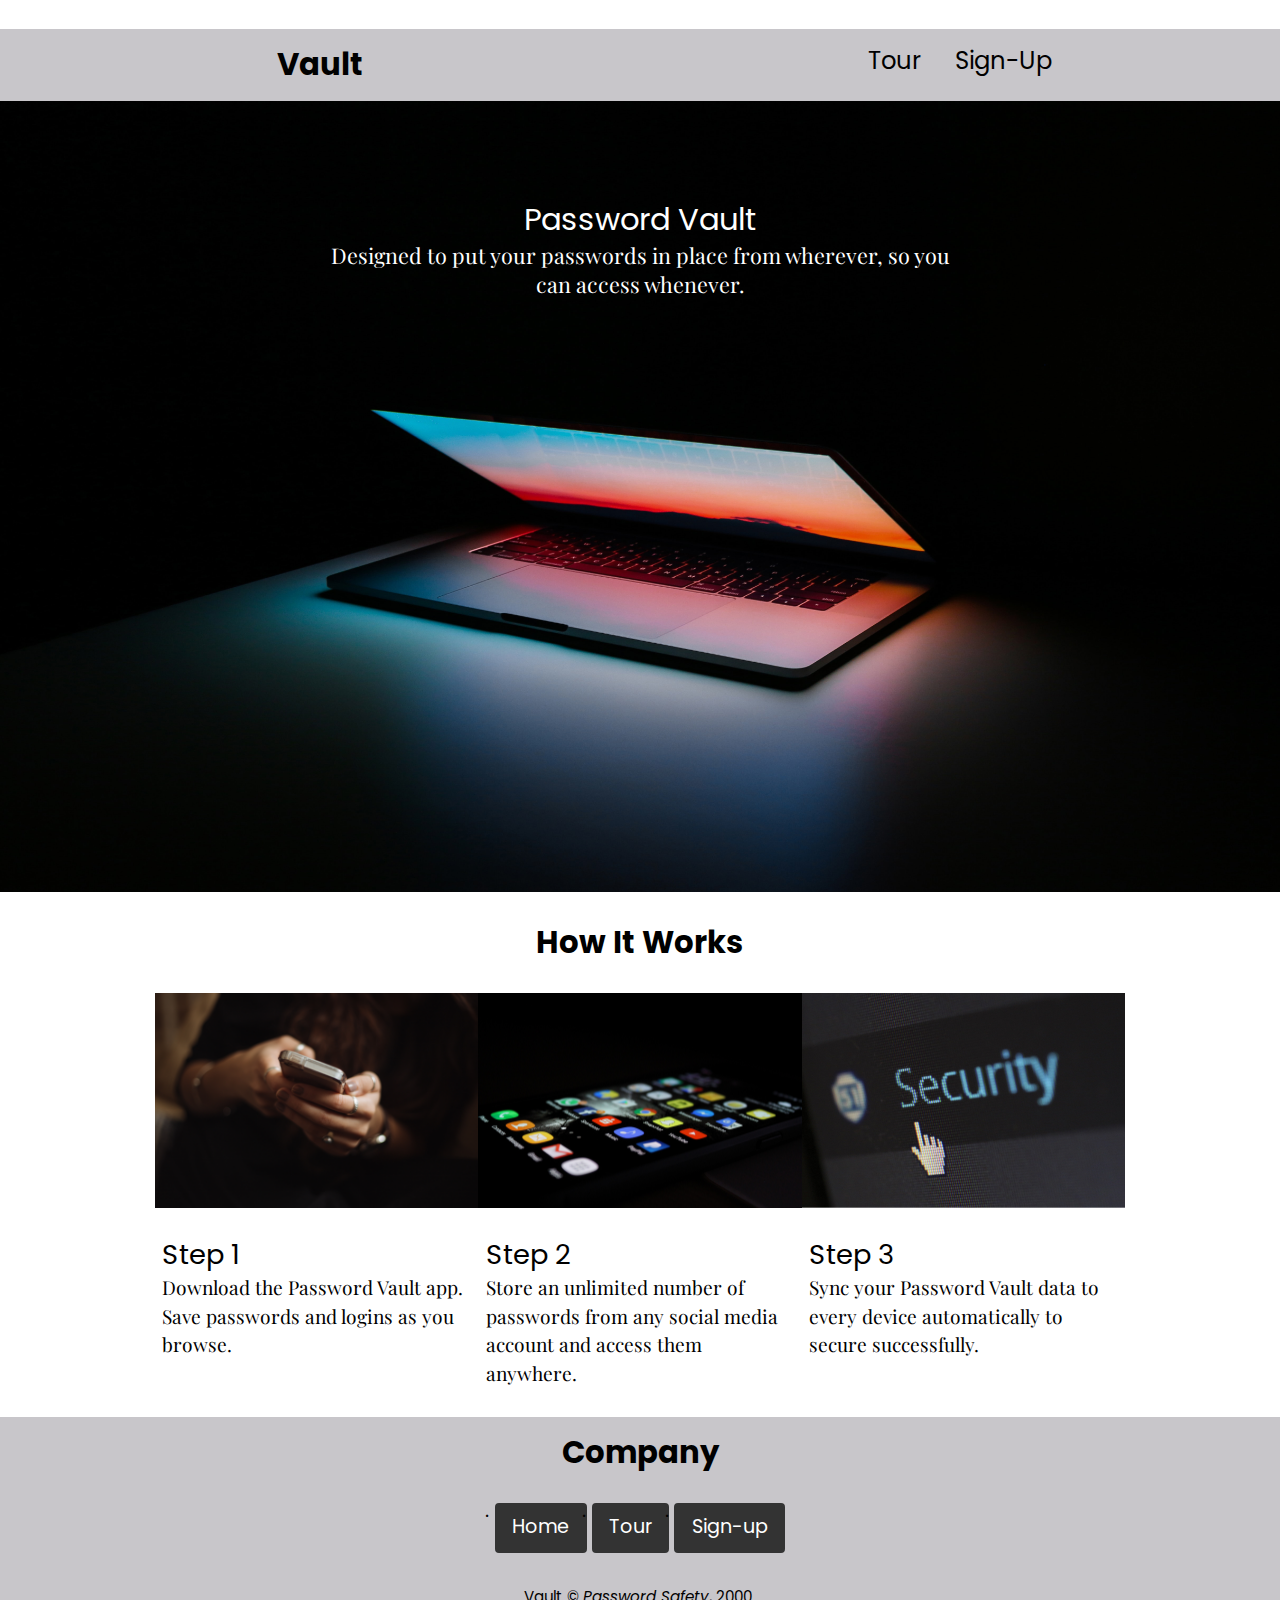
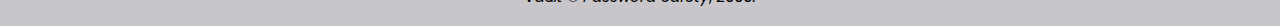
==== index.html @ 399cfb1e "Update html files" ====
<!DOCTYPE html>
<html lang="en-ca">
<head>
  <meta charset="utf-8">
  <title>SAAS Website</title>
  <meta name="viewport" content="width=device-width,initial-scale=1">
  <link href="css/modules.css" rel="stylesheet">
  <link href="css/grid.css" rel="stylesheet">
  <link href="css/type.css" rel="stylesheet">
  <link href="css/main.css" rel="stylesheet">
  <link href="https://fonts.googleapis.com/css2?family=Playfair+Display&family=Poppins:wght@300;700&display=swap" rel="stylesheet">
</head>
<body>
  <ul class="skip-links">
    <li><a href="#main">Jump to main content</a></li>
    <li><a href="#nav">Jump to navigation</a></li>
  </ul>
  <header role="banner" class="head text-center">
    <div class="grid">
      <div class="unit xs-1 s-1 m-1-2 l-1-2">
        <h1 class="peta push-0 pad-t-1-2 pad-b-1-2 gutter"><a class="name" href="index.html">Vault</a></h1>
      </div>
      <div class="unit xs-1 s-1 m-1-2 l-1-2 grid-middle">
        <nav role="navigation" id="nav" tabindex="0">
          <ol class="giga push-0 list-group-inline">
            <li class="gutter-1-2 pad-t-1-2 pad-b-1-2"><a href="tour.html">Tour</a></li>
            <li class="gutter-1-2 pad-t-1-2 pad-b-1-2"><a href="sign-up.html">Sign-Up</a></li>
          </ol>
        </nav>
      </div>
    </div>
  </header>

  <main role="main" id="main" tabindex="0">
    <section class="designed push">
      <div class="embed embed-golden">
        <img class="embed-item" src="images/laptop.jpg" alt="">
      </div>
      <div class="designed-content pad-t-2 pad-b-2">
        <div class="banner-content text-center max-length wrapper">
          <h2 class="not-bold push-0 ">Password Vault</h2>
          <p class="mega push-0 max-length">Designed to put your passwords in place from wherever, so you can access whenever.</p>
        </div>
      </div>
    </section>
    <section class="wrapper gutter-1-2">
      <h2 class="text-center push">How It Works</h2>
      <div>
        <ul class="grid list-group">
          <li class="unit xs-1 s-1 m-1-2 l-1-3">
            <img class="img-flex push" src="images/hold-phone.jpg" alt="">
            <div class="gutter-1-4">
              <h3 class="tera push-0 not-bold">Step 1</h3>
              <p>Download the Password Vault app. Save passwords and logins as you browse.</p>
            </div>
          </li>
          <li class="unit xs-1 s-1 m-1-2 l-1-3">
            <img class="img-flex push" src="images/socials.jpg" alt="">
            <div class="gutter-1-4">
              <h3 class="tera push-0 not-bold">Step 2</h3>
              <p>Store an unlimited number of passwords from any social media account and access them anywhere.</p>
            </div>
          </li>
          <li class="unit xs-1 s-1 m-1-2 l-1-3">
            <img class="img-flex push" src="images/secure.jpg" alt="">
            <div class="gutter-1-4">
              <h3 class="tera push-0 not-bold">Step 3</h3>
              <p>Sync your Password Vault data to every device automatically to secure successfully.</p>
            </div>
          </li>
        </ul>
      </div>
    </section>
  </main>

  <footer class="footer pad-t-1-2 pad-b-1-2" role="contentinfo" tabindex="0">
    <nav class="links">
      <h2 class="text-center">Company</h2>
      <ul class="text-center">
        <li><a class="btn" href="index.html">Home</a></li>
        <li><a class="btn" href="tour.html">Tour</a></li>
        <li><a class="btn" href="sign-up.html">Sign-up</a></li>
      </ul>
    </nav>
    <div class="wrapper gutter-1-2 text-center">
      <small class="push-0 micro">Vault © <i>Password Safety</i>, 2000.</small>
    </div>
  </footer>
</body>
</html>
---- css/modules.css ----
/*
 * Modulifier || Code released under the UNLICENSE
 * Code under other copyrights & licenses listed below.
 * https://modulifier.web-dev.tools/#responsive;images;list-group;embed;media-object;icons;hidden;positioning;nice-lists;forms;buttons;accessibility;print
 */

@-moz-viewport { width: device-width; scale: 1; }
@-ms-viewport { width: device-width; scale: 1; }
@-o-viewport { width: device-width; scale: 1; }
@-webkit-viewport { width: device-width; scale: 1; }
@viewport { width: device-width; scale: 1; }

html {
  box-sizing: border-box;
  -moz-text-size-adjust: 100%;
  -ms-text-size-adjust: 100%;
  -webkit-text-size-adjust: 100%;
  text-size-adjust: 100%;
}

*, *::before, *::after {
  box-sizing: inherit;
}

body {
  margin: 0;
}

article,
aside,
details,
figcaption,
figure,
footer,
header,
main,
menu,
nav,
section,
summary {
  display: block;
}

audio,
canvas,
progress,
video {
  display: inline-block;
  vertical-align: baseline;
}

template {
  display: none;
}

details {
  cursor: pointer;
}

audio:not([controls]) {
  display: none;
  height: 0;
}

a,
area,
button,
input,
label,
select,
textarea,
[tabindex] {
  -ms-touch-action: manipulation;
  touch-action: manipulation;
}

img {
  border: 0;
}

.img-flex,
.img-flex img {
  display: block;
  width: 100%;
}

svg {
  fill: currentColor;
}

svg:not(:root) {
  overflow: hidden;
}

svg.img-flex {
  width: 100%;
  height: 100%;
}

.image-replacement, .ir {
  overflow: hidden;
  direction: ltr;
  text-align: left;
  text-indent: 100%;
  white-space: nowrap;
}

.list-group, .list-group-inline, .list-group--inline {
  padding-left: 0;
  list-style-type: none;
}

.list-group > dd {
  margin-left: 0;
}

.list-group-inline::before,
.list-group-inline::after,
.list-group--inline::before,
.list-group--inline::after {
  content: "";
  display: table;
}

.list-group-inline::after,
.list-group--inline::after {
  clear: both;
}

.list-group-inline > li,
.list-group--inline > li {
  display: inline-block;
}

.list-group-inline > dt,
.list-group--inline > dt {
  clear: left;
  float: left;
  width: 11em;
}

.list-group-inline > dd,
.list-group--inline > dd {
  float: left;
  min-width: 12em;
}

.embed {
  margin-left: 0;
  margin-right: 0;
  overflow: hidden;
  position: relative;
  width: 100%;
}

.embed-1by1, .embed--1by1 {
  padding-top: 100%; /* Square */
}

.embed-4by3, .embed--4by3 {
  padding-top: 75%; /* Traditional TV/computer screens */
}

.embed-iso216, .embed--iso216 {
  padding-top: 70.92%; /* A-standard paper sizes */
}

.embed-3by2, .embed--3by2 {
  padding-top: 66.6%; /* Classic 35 mm film & most digital photos, landscape */
}

.embed-2by3, .embed--2by3 {
  padding-top: 150%; /* Classic 35 mm film & most digital photos, portrait */
}

.embed-golden, .embed--golden {
  padding-top: 61.8%; /* The Golden Ratio */
}

.embed-16by9, .embed--16by9 {
  padding-top: 56.25%; /* HD TV */
}

.embed-185by100, .embed--185by100 {
  padding-top: 54.05%; /* Common widescreen cinema */
}

.embed-24by10, .embed--24by10 {
  padding-top: 41.667%; /* Widescreen cinema: 2.4:1 */
}

.embed-3by1, .embed--3by1 {
  padding-top: 33.3333%; /* Panorama photos */
}

.embed-4by1, .embed--4by1 {
  padding-top: 25%; /* Polyvision */
}

.embed-5by1, .embed--5by1 {
  padding-top: 20%; /* Really wide... */
}

.embed-item, .embed__item {
  min-height: 100%;
  left: 0;
  position: absolute;
  top: 0;
  width: 100%;
}

.media {
  overflow: hidden;
}

.media-img, .media__img {
  float: left;
}

.media-img-reversed, .media__img--reversed {
  float: right;
}

.media-img-stacked, .media__img--stacked {
  float: none;
}

.media-body, .media__body {
  overflow: hidden;
  min-width: 12em; /* Slightly less than 200px, responsiveness built in */
}

.icon {
  display: inline-block;
  position: relative;
  background: transparent none no-repeat center center;
  background-size: contain;
  vertical-align: middle;
}

.i-16, .i--16 {
  height: 16px;
  width: 16px;
}

.i-18, .i--18 {
  height: 18px;
  width: 18px;
}

.i-20, .i--20 {
  height: 20px;
  width: 20px;
}

.i-24, .i--24 {
  height: 24px;
  width: 24px;
}

.i-32, .i--32 {
  height: 32px;
  width: 32px;
}

.i-48, .i--48 {
  height: 48px;
  width: 48px;
}

.i-64, .i--64 {
  height: 64px;
  width: 64px;
}

.i-96, .i--96 {
  height: 96px;
  width: 96px;
}

.i-128, .i--128 {
  height: 128px;
  width: 128px;
}

.i-192, .i--192 {
  height: 192px;
  width: 192px;
}

.i-256, .i--256 {
  height: 256px;
  width: 256px;
}

.icon img,
.icon svg {
  left: 0;
  height: 100%;
  position: absolute;
  top: 0;
  width: 100%;
  fill: currentColor;
}

.icon-label {
  vertical-align: middle;
}

.icon-link,
.icon-link:focus,
.icon-link:hover {
  text-decoration: none;
}

[hidden], .hidden {
  /* stylelint-disable declaration-no-important */
  display: none !important;
  visibility: hidden !important;
  /* stylelint-enable */
}

.visually-hidden {
  height: 1px;
  margin: -1px;
  overflow: hidden;
  padding: 0;
  position: absolute;
  width: 1px;
  border: 0;
  clip: rect(0 0 0 0);
  clip-path: inset(50%);
}

.visually-hidden.focusable:active, .visually-hidden.focusable:focus {
  height: auto;
  margin: 0;
  overflow: visible;
  position: static;
  width: auto;
  clip: auto;
  clip-path: none;
}

.invisible {
  visibility: hidden;
}

.chop,
.crop {
  overflow: hidden;
}

.truncate {
  max-width: 100%;
  overflow: hidden;
  width: 100%;
  text-overflow: ellipsis;
  white-space: nowrap;
}

.scrollable {
  max-width: 100%;
  overflow-x: auto;
  overflow-y: hidden;
  -webkit-overflow-scrolling: touch;
}

.flex-row {
  display: -webkit-flex;
  display: -ms-flexbox;
  display: flex;
}

.flex-justify {
  -webkit-justify-content: space-between;
  -ms-flex-pack: space-between;
  justify-content: space-between;
}

.flex-align-center {
  -webkit-align-items: center;
  -ms-flex-align: center;
  align-items: center;
}

.center-text,
.center-flow {
  text-align: center;
}

.center-block {
  margin-left: auto;
  margin-right: auto;
}

.no-auto-margins,
.not-centered {
  /* stylelint-disable declaration-no-important */
  margin-left: 0 !important;
  margin-right: 0 !important;
  /* stylelint-enable */
}

.center-content,
.center-content-vertical,
.center-contents,
.center-contents-vertical {
  display: -webkit-flex;
  display: -ms-flexbox;
  display: flex;
  -webkit-justify-content: center;
  -ms-flex-pack: center;
  justify-content: center;
  -webkit-align-items: center;
  -ms-flex-align: center;
  align-items: center;
  -webkit-align-content: center;
  -ms-flex-line-pack: center;
  align-content: center;
  -webkit-flex-direction: column wrap;
  -ms-flex-direction: column wrap;
  flex-flow: column wrap;
}

.center-content-start,
.center-content-vertical-start,
.center-contents-start,
.center-contents-vertical-start {
  display: -webkit-flex;
  display: -ms-flexbox;
  display: flex;
  -webkit-justify-content: center;
  -ms-flex-pack: center;
  justify-content: center;
  -webkit-flex-direction: column wrap;
  -ms-flex-direction: column wrap;
  flex-flow: column wrap;
}

.center-content-horizontal,
.center-contents-horizontal {
  display: -webkit-flex;
  display: -ms-flexbox;
  display: flex;
  -webkit-justify-content: center;
  -ms-flex-pack: center;
  justify-content: center;
  -webkit-align-items: center;
  -ms-flex-align: center;
  align-items: center;
  -webkit-align-content: center;
  -ms-flex-line-pack: center;
  align-content: center;
  -webkit-flex-direction: row wrap;
  -ms-flex-direction: row wrap;
  flex-flow: row wrap;
}

.clearfix::after {
  content: " ";
  display: block;
  clear: both;
}

.left {
  float: left;
}

.right {
  float: right;
}

.inline {
  display: inline;
}

.block {
  display: block;
}

.inline-block, .ib {
  display: inline-block;
}

.valign-top {
  vertical-align: top;
}

.valign-bottom {
  vertical-align: bottom;
}

.valign-middle {
  vertical-align: middle;
}

.fixed {
  position: fixed;
}

.relative {
  position: relative;
}

[class*="pin-"],
.absolute {
  position: absolute;
}

.static {
  position: static;
}

.zindex-1 {
  z-index: 1;
}

.zindex-2 {
  z-index: 2;
}

.zindex-3 {
  z-index: 3;
}

.zindex-1000 {
  z-index: 1000;
}

.pin-top-left,
.pin-left-top,
.pin-tl,
.pin-lt {
  top: 0;
  left: 0;
}

.pin-top-right,
.pin-right-top,
.pin-tr,
.pin-rt {
  top: 0;
  right: 0;
}

.pin-bottom-left,
.pin-left-bottom,
.pin-bl,
.pin-lb {
  bottom: 0;
  left: 0;
}

.pin-bottom-right,
.pin-right-bottom,
.pin-br,
.pin-rb {
  bottom: 0;
  right: 0;
}

.pin-top-center,
.pin-center-top,
.pin-tc,
.pin-ct {
  left: 50%;
  top: 0;
  transform: translateX(-50%);
}

.pin-bottom-center,
.pin-center-bottom,
.pin-bc,
.pin-cb {
  bottom: 0;
  left: 50%;
  transform: translateX(-50%);
}

.pin-center-left,
.pin-left-center,
.pin-cl,
.pin-lc {
  left: 0;
  top: 50%;
  transform: translateY(-50%);
}

.pin-center-right,
.pin-right-center,
.pin-cr,
.pin-rc {
  right: 0;
  top: 50%;
  transform: translateY(-50%);
}

.pin-center, .pin-c {
  left: 50%;
  top: 50%;
  transform: translate(-50%, -50%);
}

.width-quarter, .w-1-4 {
  width: 25%;
}

.width-half, .w-1-2 {
  width: 50%;
}

.width-full, .w-1 {
  width: 100%;
}

.height-quarter, .h-1-4 {
  height: 25%;
}

.height-half, .h-1-2 {
  height: 50%;
}

.height-full, .h-1 {
  height: 100%;
}

.height-win-quarter, .h-w-1-4 {
  height: 25vh;
  max-height: 46em;
}

.height-win-half, .h-w-1-2 {
  height: 50vh;
  max-height: 46em;
}

.height-win-full, .h-w-1 {
  height: 100vh;
  max-height: 46em;
}

ul {
  list-style-type: none;
}

ul > li::before {
  content: "·";
  float: left;
  margin-left: -1.6em;
  width: 1.3em;
  text-align: right;
}

ol {
  counter-reset: ol-simple-numbers;
  list-style-type: none;
}

ol > li::before {
  float: left;
  margin-left: -1.6em;
  width: 1.3em;
  counter-increment: ol-simple-numbers;
  content: counter(ol-simple-numbers);
  text-align: right;
}

.list-group > li::before,
.list-group-inline > li::before,
.list-group--inline > li::before {
  content: none;
}

/* stylelint-disable no-descending-specificity */

/*
 * (c) Nicolas Gallagher and Jonathan Neal of Normalize.css || MIT License
 *     https://necolas.github.io/normalize.css/
 */

button,
input,
optgroup,
select,
textarea {
  color: inherit;
  font: inherit;
  margin: 0;
}

button,
input {
  overflow: visible;
}

button,
select {
  text-transform: none;
}

button,
html [type="button"],
[type="reset"],
[type="submit"] {
  -webkit-appearance: button;
  cursor: pointer;
}

button[disabled],
html input[disabled] {
  cursor: default;
}

button::-moz-focus-inner,
input::-moz-focus-inner {
  border: 0;
  padding: 0;
}

[type="checkbox"],
[type="radio"] {
  opacity: 0;
  position: absolute;
  height: 1px;
  width: 1px;
}

[type="number"]::-webkit-inner-spin-button,
[type="number"]::-webkit-outer-spin-button {
  height: auto;
}

[type="search"]::-webkit-search-cancel-button,
[type="search"]::-webkit-search-decoration {
  -webkit-appearance: none;
}

fieldset {
  padding-left: 0;
  padding-right: 0;

  border: 0;
  border-top: 2px solid #666;
}

legend {
  color: inherit;
  display: table;
  max-width: 100%;
  padding: 0 .3em 0 0;
  white-space: normal;

  border: 0;

  font-weight: bold;
}

optgroup {
  font-weight: bold;
}

::-webkit-input-placeholder {
  color: inherit;
  opacity: .54;
}

::-webkit-file-upload-button {
  -webkit-appearance: button;
  font: inherit;
}

/* End Normalize.css code */

label,
.label-block {
  display: block;
  cursor: pointer;
}

[type="checkbox"] + label,
[type="radio"] + label,
.label-inline {
  display: inline-block;
}

input:not([type]),
[type="text"],
[type="number"],
[type="search"],
[type="url"],
[type="email"],
[type="password"],
[type="tel"],
[type="datetime-local"],
[type="month"],
[type="week"],
[type="date"],
[type="time"],
[type="range"],
select,
textarea {
  -moz-appearance: none;
  -webkit-appearance: none;
  appearance: none;
}

input,
textarea {
  display: block;
  width: 100%;

  background-color: #fff;
  border: 2px solid #666;
  border-radius: 0;
}

label {
  vertical-align: middle;
}

textarea {
  max-width: 100%;
  min-height: 4em;
  overflow: auto;
}

[type="color"] {
  display: inline-block;
  width: 2em;
}

select {
  display: block;
  width: 100%;

  background-image: url("data:image/svg+xml,%3Csvg xmlns='http://www.w3.org/2000/svg' width='256' height='256' viewBox='0 0 256 256'%3E%3Cpath fill='none' stroke='%23000' stroke-miterlimit='10' stroke-width='70' d='M36.3 82.1l91.9 91.8 91.5-91.8'/%3E%3C/svg%3E");
  background-repeat: no-repeat;
  background-position: calc(100% - .4em) center;
  background-size: 18px auto;
  background-color: #fff;
  border: 2px solid #666;
  border-radius: 0;
}

[type="checkbox"] + label::before {
  content: " ";
  display: inline-block;
  height: 1.8em;
  margin-right: .3em;
  position: relative;
  vertical-align: middle;
  top: -.1em;
  width: 1.8em;

  background-color: #fff;
  background-size: cover;
  border: 2px solid #666;

  line-height: inherit;
}

[type="checkbox"]:checked + label::before {
  background-image: url("data:image/svg+xml,%3Csvg xmlns='http://www.w3.org/2000/svg' width='256' height='256' viewBox='0 0 256 256'%3E%3Cpath fill='none' stroke='%23000' stroke-miterlimit='10' stroke-width='50' d='M49.9 130.1l50.8 50.7L206.1 75.2'/%3E%3C/svg%3E");
}

[type="checkbox"]:focus + label::before {
  outline: 3px solid #000;
  z-index: 1000;
}

[type="radio"] + label::before {
  content: " ";
  display: inline-block;
  height: 1.8em;
  margin-right: .3em;
  position: relative;
  vertical-align: middle;
  top: -.1em;
  width: 1.8em;

  background-color: #fff;
  background-size: cover;
  border: 2px solid #666;
  border-radius: 50%;

  line-height: inherit;
}

[type="radio"]:checked + label::before {
  background-image: url("data:image/svg+xml,%3Csvg xmlns='http://www.w3.org/2000/svg' width='256' height='256' viewBox='0 0 256 256'%3E%3Ccircle cx='128' cy='128' r='70.4'/%3E%3C/svg%3E");
}

[type="radio"]:focus + label::before,
[type="radio"] + label:focus::before {
  box-shadow: 0 0 0 3px #000;
  z-index: 1000;
}

[type="range"] {
  border: 0;
  background-color: #fff;
}

[type="range"]::-webkit-slider-runnable-track {
  height: 6px;

  -webkit-appearance: none;
  appearance: none;
  background-color: #ccc;
  border: 0;
  border-radius: 3px;
}

[type="range"]:active::-webkit-slider-runnable-track {
  background-color: #ccc;
}

[type="range"]::-moz-range-track {
  height: 6px;

  -moz-appearance: none;
  appearance: none;
  background-color: #ccc;
  border: 0;
  border-radius: 3px;
}

[type="range"]:active::-moz-range-track {
  background-color: #ccc;
}

[type="range"]::-ms-track {
  height: 6px;

  -ms-appearance: none;
  appearance: none;
  background-color: #ccc;
  border: 0;
  border-radius: 3px;
}

[type="range"]:active::-ms-track {
  background-color: #ccc;
}

[type="range"]::-webkit-slider-thumb {
  margin-top: -4px;
  height: 16px;
  width: 16px;

  -webkit-appearance: none;
  appearance: none;
  background-color: #000;
  border: none;
  border-radius: 50%;
}

[type="range"]:hover::-webkit-slider-thumb {
  background-color: #000;
}

[type="range"]:active::-webkit-slider-thumb {
  background-color: #000;
}

[type="range"]::-moz-range-thumb {
  margin-top: -4px;
  height: 16px;
  width: 16px;

  -webkit-appearance: none;
  appearance: none;
  background-color: #000;
  border: none;
  border-radius: 50%;
}

[type="range"]:hover::-moz-range-thumb {
  background-color: #000;
}

[type="range"]:active::-moz-range-thumb {
  background-color: #000;
}

[type="range"]::-ms-thumb {
  margin-top: -4px;
  height: 16px;
  width: 16px;

  -webkit-appearance: none;
  appearance: none;
  background-color: #000;
  border: none;
  border-radius: 50%;
}

[type="range"]:hover::-ms-thumb {
  background-color: #000;
}

[type="range"]:active::-ms-thumb {
  background-color: #000;
}

[type="checkbox"].hide-custom-input + label::before,
[type="checkbox"] + .hide-custom-input::before,
[type="radio"].hide-custom-input + label::before,
[type="radio"] + .hide-custom-input::before {
  content: none;
  display: none;
}

/* stylelint-enable */

.link-box {
  display: block;
  text-decoration: none;
}

/* stylelint-disable no-descending-specificity */

button,
.btn {
  cursor: pointer;
  display: inline-block;
  margin: 0;
  overflow: visible;
  padding: .375em .75em .42em;
  -webkit-appearance: none;
  -moz-appearance: none;
  appearance: none;
  background-color: #333;
  border-radius: 4px;
  border: 3px solid #333;
  color: #fff;
  font: inherit;
  text-decoration: none;
  text-transform: none;
}

button::-moz-focus-inner {
  border: 0;
  padding: 0;
}

/* stylelint-enable */

button:focus,
button:hover,
.btn:focus,
.btn:hover {
  background-color: #000;
  border-color: #000;
  color: #fff;
}

button[disabled] {
  cursor: default;
}

.btn-light, .btn--light {
  background-color: #e2e2e2;
  border-color: #e2e2e2;
  color: #000;
}

.btn-light:focus,
.btn-light:hover,
.btn--light:focus,
.btn--light:hover {
  background-color: #666;
  border-color: #666;
  color: #fff;
}

.btn-ghost,
.btn--ghost {
  background-color: transparent;
  border-color: #333;
  color: #000;
}

.btn-ghost:focus,
.btn-ghost:hover,
.btn--ghost:focus,
.btn--ghost:hover {
  background-color: #e2e2e2;
  border-color: #000;
  color: #000;
}

.btn-link {
  display: inline;
  padding: 0;
  background-color: transparent;
  border-radius: 0;
  border: 0;
  color: inherit;
}

.btn-link:focus,
.btn-link:hover {
  background-color: transparent;
  color: inherit;
}

a:hover, a:active {
  outline: none;
}

a:focus,
[tabindex="0"]:focus,
details:focus,
summary:focus,
input:focus,
textarea:focus,
button:focus,
select:focus {
  outline: 3px solid #000;
  outline-offset: 0;
}

a:focus, [tabindex="0"]:focus {
  outline-offset: 3px;
}

.skip-links {
  margin: 0;
  padding: 0;
  list-style-type: none;
}

.skip-links > li::before {
  content: none; /* Remove the bullets if nice lists is selected */
}

.skip-links a,
.skip-links button {
  padding: .5em .75em;
  position: absolute;
  top: -10em;
  z-index: 10000; /* To make sure they're always on top */
  background-color: #000;
  border: 0;
  color: #fff;
  font-size: 1.125rem;
  font-weight: bold;
  text-decoration: none;
}

.skip-links a:focus,
.skip-links button:focus {
  outline-offset: 3px;
  top: 0;
}

[aria-busy="true"] {
  cursor: progress;
}

[aria-controls] {
  cursor: pointer;
}

[aria-disabled] {
  cursor: default;
}

.print-only {
  display: none;
  visibility: hidden;
}

.page-break-before {
  page-break-before: always;
}

.page-break-after {
  page-break-after: always;
}

.no-page-break-inside {
  page-break-inside: avoid;
}

@media print {

  /* stylelint-disable declaration-no-important */

  .no-print {
    display: none !important;
    visibility: hidden !important;
  }

  .print-only,
  .force-print {
    display: block !important;
    visibility: visible !important;
  }

  /* stylelint-enable */

  .visually-hidden.force-print {
    height: auto;
    margin: 0;
    overflow: visible;
    padding: 0;
    position: static;
    width: auto;
    border: 0;
    clip: initial;
    clip-path: none;
  }

  /*
   * (c) Fabien Sa || MIT License
   *     http://bafs.github.io/Gutenberg/
   */

  table,
  blockquote,
  pre,
  code,
  figure,
  li,
  hr,
  ul,
  ol,
  a,
  tr {
    page-break-inside: avoid;
  }

  h1, h2, h3, h4, h5, h6, p, a {
    orphans: 3;
    widows: 3;
  }

  h1,
  h2,
  h3,
  h4,
  h5,
  h6 {
    page-break-after: avoid;
    page-break-inside: avoid;
  }

  h1 + p,
  h2 + p,
  h3 + p,
  h4 + p,
  h5 + p,
  h6 + p {
    page-break-before: avoid;
  }

  img {
    page-break-after: auto;
    page-break-before: auto;
    page-break-inside: avoid;
  }

  /* stylelint-disable declaration-no-important */

  pre {
    white-space: pre-wrap !important;
    word-wrap: break-word;
  }

  /* stylelint-enable */

  /* End Gutenberg code */

  /*
   * (c) HTML5 Boilerplate || MIT License
   *     https://html5boilerplate.com/
   */

  /* stylelint-disable declaration-no-important */

  *, *::before, *::after, *::first-letter, *::first-line {
    background: none transparent !important;
    color: #000 !important;
    box-shadow: none !important;
    text-shadow: none !important;
  }

  /* stylelint-enable */

  a, a:visited {
    text-decoration: underline;
  }

  a[href]::after {
    content: " (" attr(href) ")";
  }

  abbr[title]::after {
    content: " (" attr(title) ")";
  }

  a[href^="#"]::after,
  a[href^="javascript:"]::after,
  a.no-print-href::after,
  a.href-no-print::after {
    content: "";
  }

  thead {
    display: table-header-group;
  }

  /* End HTML5 Boilerplate code */

}
---- css/grid.css ----
/*
  Gridifier || Code released under the UNLICENSE
  https://gridifier.web-dev.tools/#xs,4,0,1,1;s,4,25,1,1;m,4,38,1,1;l,4,60,1,1
*/

.grid {
  margin: 0;
  padding: 0;
  letter-spacing: -.31em;
  text-rendering: optimizeSpeed;
  display: -webkit-flex;
  display: -ms-flexbox;
  display: flex;
  -webkit-flex-flow: row wrap;
  -ms-flex-flow: row wrap;
  flex-flow: row wrap;
}

.grid-bottom {
  -webkit-align-items: flex-end;
  -ms-align-items: flex-end;
  align-items: flex-end;
}

.grid-middle {
  -webkit-align-items: center;
  -ms-align-items: center;
  align-items: center;
}

.grid-stretch {
  -webkit-align-items: stretch;
  -ms-align-items: stretch;
  align-items: stretch;
}

.opera-only :-o-prefocus,
.grid {
  word-spacing: -.43em;
}

.unit {
  letter-spacing: normal;
  text-rendering: auto;
  vertical-align: top;
  word-spacing: normal;
  display: inline-block;
  visibility: visible;
}

.grid-bottom .unit {
  vertical-align: bottom;
}

.grid-middle .unit {
  vertical-align: middle;
}

[class*="unit-push-"],
[class*="unit-pull-"] {
  position: relative;
}

.unit-content-distribute {
  display: -ms-flexbox;
  display: -webkit-flex;
  display: flex;
  -ms-flex-direction: column;
  -webkit-flex-direction: column;
  flex-direction: column;
  -ms-flex-pack: justify;
  -webkit-justify-content: space-between;
  justify-content: space-between;
}

.unit-content-center,
.unit-content-center-vertical {
  display: -webkit-flex;
  display: -ms-flexbox;
  display: flex;
  -webkit-justify-content: center;
  -ms-flex-pack: center;
  justify-content: center;
  -webkit-align-items: center;
  -ms-flex-align: center;
  align-items: center;
  -webkit-align-content: center;
  -ms-flex-line-pack: center;
  align-content: center;
  -webkit-flex-direction: column wrap;
  -ms-flex-direction: column wrap;
  flex-flow: column wrap;
}

.unit-content-center-horizontal {
  display: -webkit-flex;
  display: -ms-flexbox;
  display: flex;
  -webkit-justify-content: center;
  -ms-flex-pack: center;
  justify-content: center;
  -webkit-align-items: center;
  -ms-flex-align: center;
  align-items: center;
  -webkit-align-content: center;
  -ms-flex-line-pack: center;
  align-content: center;
  -webkit-flex-direction: row wrap;
  -ms-flex-direction: row wrap;
  flex-flow: row wrap;
}

.content-fill,
.content-stretch {
  -ms-flex-grow: 2;
  -webkit-flex-grow: 2;
  flex-grow: 2;
  max-width: 100%; /* @bugfix: IE 10, 11 */
}

.content-shrink {
  -ms-align-self: center;
  -webkit-align-self: center;
  align-self: center;
}

.unit-xs-hidden,
.xs-0 {
  display: none;
  visibility: hidden;
}

.unit-xs-centered {
  margin: 0 auto;
}

.unit-xs-1,
.xs-1 {
  display: block;
  visibility: visible;
  width: 100%;
}

.unit-offset-xs-0 {
  margin-left: 0;
}

.unit-push-xs-0,
.unit-pull-xs-0 {
  left: 0;
}

.unit-xs-1-2,
.xs-1-2 {
  width: 50%;
}

.unit-offset-xs-1-2 {
  margin-left: 50%;
}

.unit-push-xs-1-2 {
  left: 50%;
}

.unit-pull-xs-1-2 {
  left: -50%;
}

.unit-xs-1-3,
.xs-1-3 {
  width: 33.3333%;
}

.unit-offset-xs-1-3 {
  margin-left: 33.3333%;
}

.unit-push-xs-1-3 {
  left: 33.3333%;
}

.unit-pull-xs-1-3 {
  left: -33.3333%;
}

.unit-xs-2-3,
.xs-2-3 {
  width: 66.6667%;
}

.unit-offset-xs-2-3 {
  margin-left: 66.6667%;
}

.unit-push-xs-2-3 {
  left: 66.6667%;
}

.unit-pull-xs-2-3 {
  left: -66.6667%;
}

.unit-xs-1-4,
.xs-1-4 {
  width: 25%;
}

.unit-offset-xs-1-4 {
  margin-left: 25%;
}

.unit-push-xs-1-4 {
  left: 25%;
}

.unit-pull-xs-1-4 {
  left: -25%;
}

.unit-xs-3-4,
.xs-3-4 {
  width: 75%;
}

.unit-offset-xs-3-4 {
  margin-left: 75%;
}

.unit-push-xs-3-4 {
  left: 75%;
}

.unit-pull-xs-3-4 {
  left: -75%;
}

.unit-xs-1-2,
.xs-1-2,
.unit-xs-1-3,
.xs-1-3,
.unit-xs-2-3,
.xs-2-3,
.unit-xs-1-4,
.xs-1-4,
.unit-xs-3-4,
.xs-3-4 {
  display: inline-block;
  visibility: visible;
}

.unit-xs-1-2[class*="-content-"],
.xs-1-2[class*="-content-"],
.unit-xs-1-3[class*="-content-"],
.xs-1-3[class*="-content-"],
.unit-xs-2-3[class*="-content-"],
.xs-2-3[class*="-content-"],
.unit-xs-1-4[class*="-content-"],
.xs-1-4[class*="-content-"],
.unit-xs-3-4[class*="-content-"],
.xs-3-4[class*="-content-"] {
  display: -webkit-flex;
  display: -ms-flexbox;
  display: flex;
}

.unit-xs-content-distribute,
.xs-content-distribute {
  display: -ms-flexbox;
  display: -webkit-flex;
  display: flex;
  -ms-flex-direction: column;
  -webkit-flex-direction: column;
  flex-direction: column;
  -ms-flex-pack: justify;
  -webkit-justify-content: space-between;
  justify-content: space-between;
}

.unit-xs-content-center,
.unit-xs-content-center-vertical {
  display: -webkit-flex;
  display: -ms-flexbox;
  display: flex;
  -webkit-justify-content: center;
  -ms-flex-pack: center;
  justify-content: center;
  -webkit-align-items: center;
  -ms-flex-align: center;
  align-items: center;
  -webkit-align-content: center;
  -ms-flex-line-pack: center;
  align-content: center;
  -webkit-flex-direction: column wrap;
  -ms-flex-direction: column wrap;
  flex-flow: column wrap;
}

.unit-xs-content-center-horizontal {
  display: -webkit-flex;
  display: -ms-flexbox;
  display: flex;
  -webkit-justify-content: center;
  -ms-flex-pack: center;
  justify-content: center;
  -webkit-align-items: center;
  -ms-flex-align: center;
  align-items: center;
  -webkit-align-content: center;
  -ms-flex-line-pack: center;
  align-content: center;
  -webkit-flex-direction: row wrap;
  -ms-flex-direction: row wrap;
  flex-flow: row wrap;
}

.xs-content-fill,
.xs-content-stretch {
  -ms-flex-grow: 2;
  -webkit-flex-grow: 2;
  flex-grow: 2;
  max-width: 100%; /* @bugfix: IE 10, 11 */
}

.xs-content-shrink {
  -ms-align-self: center;
  -webkit-align-self: center;
  align-self: center;
}

@media only screen and (min-width: 25em) {

  .unit-s-hidden,
  .s-0 {
    display: none;
    visibility: hidden;
  }

  .unit-s-centered {
    margin: 0 auto;
  }

  .unit-s-1,
  .s-1 {
    display: block;
    visibility: visible;
    width: 100%;
  }

  .unit-offset-s-0 {
    margin-left: 0;
  }

  .unit-push-s-0,
  .unit-pull-s-0 {
    left: 0;
  }

  .unit-s-1-2,
  .s-1-2 {
    width: 50%;
  }

  .unit-offset-s-1-2 {
    margin-left: 50%;
  }

  .unit-push-s-1-2 {
    left: 50%;
  }

  .unit-pull-s-1-2 {
    left: -50%;
  }

  .unit-s-1-3,
  .s-1-3 {
    width: 33.3333%;
  }

  .unit-offset-s-1-3 {
    margin-left: 33.3333%;
  }

  .unit-push-s-1-3 {
    left: 33.3333%;
  }

  .unit-pull-s-1-3 {
    left: -33.3333%;
  }

  .unit-s-2-3,
  .s-2-3 {
    width: 66.6667%;
  }

  .unit-offset-s-2-3 {
    margin-left: 66.6667%;
  }

  .unit-push-s-2-3 {
    left: 66.6667%;
  }

  .unit-pull-s-2-3 {
    left: -66.6667%;
  }

  .unit-s-1-4,
  .s-1-4 {
    width: 25%;
  }

  .unit-offset-s-1-4 {
    margin-left: 25%;
  }

  .unit-push-s-1-4 {
    left: 25%;
  }

  .unit-pull-s-1-4 {
    left: -25%;
  }

  .unit-s-3-4,
  .s-3-4 {
    width: 75%;
  }

  .unit-offset-s-3-4 {
    margin-left: 75%;
  }

  .unit-push-s-3-4 {
    left: 75%;
  }

  .unit-pull-s-3-4 {
    left: -75%;
  }

  .unit-s-1-2,
  .s-1-2,
  .unit-s-1-3,
  .s-1-3,
  .unit-s-2-3,
  .s-2-3,
  .unit-s-1-4,
  .s-1-4,
  .unit-s-3-4,
  .s-3-4 {
    display: inline-block;
    visibility: visible;
  }

  .unit-s-1-2[class*="-content-"],
  .s-1-2[class*="-content-"],
  .unit-s-1-3[class*="-content-"],
  .s-1-3[class*="-content-"],
  .unit-s-2-3[class*="-content-"],
  .s-2-3[class*="-content-"],
  .unit-s-1-4[class*="-content-"],
  .s-1-4[class*="-content-"],
  .unit-s-3-4[class*="-content-"],
  .s-3-4[class*="-content-"] {
    display: -webkit-flex;
    display: -ms-flexbox;
    display: flex;
  }

  .unit-s-content-distribute,
  .s-content-distribute {
    display: -ms-flexbox;
    display: -webkit-flex;
    display: flex;
    -ms-flex-direction: column;
    -webkit-flex-direction: column;
    flex-direction: column;
    -ms-flex-pack: justify;
    -webkit-justify-content: space-between;
    justify-content: space-between;
  }

  .unit-s-content-center,
  .unit-s-content-center-vertical {
    display: -webkit-flex;
    display: -ms-flexbox;
    display: flex;
    -webkit-justify-content: center;
    -ms-flex-pack: center;
    justify-content: center;
    -webkit-align-items: center;
    -ms-flex-align: center;
    align-items: center;
    -webkit-align-content: center;
    -ms-flex-line-pack: center;
    align-content: center;
    -webkit-flex-direction: column wrap;
    -ms-flex-direction: column wrap;
    flex-flow: column wrap;
  }

  .unit-s-content-center-horizontal {
    display: -webkit-flex;
    display: -ms-flexbox;
    display: flex;
    -webkit-justify-content: center;
    -ms-flex-pack: center;
    justify-content: center;
    -webkit-align-items: center;
    -ms-flex-align: center;
    align-items: center;
    -webkit-align-content: center;
    -ms-flex-line-pack: center;
    align-content: center;
    -webkit-flex-direction: row wrap;
    -ms-flex-direction: row wrap;
    flex-flow: row wrap;
  }

  .s-content-fill,
  .s-content-stretch {
    -ms-flex-grow: 2;
    -webkit-flex-grow: 2;
    flex-grow: 2;
    max-width: 100%; /* @bugfix: IE 10, 11 */
  }

  .s-content-shrink {
    -ms-align-self: center;
    -webkit-align-self: center;
    align-self: center;
  }

}

@media only screen and (min-width: 38em) {

  .unit-m-hidden,
  .m-0 {
    display: none;
    visibility: hidden;
  }

  .unit-m-centered {
    margin: 0 auto;
  }

  .unit-m-1,
  .m-1 {
    display: block;
    visibility: visible;
    width: 100%;
  }

  .unit-offset-m-0 {
    margin-left: 0;
  }

  .unit-push-m-0,
  .unit-pull-m-0 {
    left: 0;
  }

  .unit-m-1-2,
  .m-1-2 {
    width: 50%;
  }

  .unit-offset-m-1-2 {
    margin-left: 50%;
  }

  .unit-push-m-1-2 {
    left: 50%;
  }

  .unit-pull-m-1-2 {
    left: -50%;
  }

  .unit-m-1-3,
  .m-1-3 {
    width: 33.3333%;
  }

  .unit-offset-m-1-3 {
    margin-left: 33.3333%;
  }

  .unit-push-m-1-3 {
    left: 33.3333%;
  }

  .unit-pull-m-1-3 {
    left: -33.3333%;
  }

  .unit-m-2-3,
  .m-2-3 {
    width: 66.6667%;
  }

  .unit-offset-m-2-3 {
    margin-left: 66.6667%;
  }

  .unit-push-m-2-3 {
    left: 66.6667%;
  }

  .unit-pull-m-2-3 {
    left: -66.6667%;
  }

  .unit-m-1-4,
  .m-1-4 {
    width: 25%;
  }

  .unit-offset-m-1-4 {
    margin-left: 25%;
  }

  .unit-push-m-1-4 {
    left: 25%;
  }

  .unit-pull-m-1-4 {
    left: -25%;
  }

  .unit-m-3-4,
  .m-3-4 {
    width: 75%;
  }

  .unit-offset-m-3-4 {
    margin-left: 75%;
  }

  .unit-push-m-3-4 {
    left: 75%;
  }

  .unit-pull-m-3-4 {
    left: -75%;
  }

  .unit-m-1-2,
  .m-1-2,
  .unit-m-1-3,
  .m-1-3,
  .unit-m-2-3,
  .m-2-3,
  .unit-m-1-4,
  .m-1-4,
  .unit-m-3-4,
  .m-3-4 {
    display: inline-block;
    visibility: visible;
  }

  .unit-m-1-2[class*="-content-"],
  .m-1-2[class*="-content-"],
  .unit-m-1-3[class*="-content-"],
  .m-1-3[class*="-content-"],
  .unit-m-2-3[class*="-content-"],
  .m-2-3[class*="-content-"],
  .unit-m-1-4[class*="-content-"],
  .m-1-4[class*="-content-"],
  .unit-m-3-4[class*="-content-"],
  .m-3-4[class*="-content-"] {
    display: -webkit-flex;
    display: -ms-flexbox;
    display: flex;
  }

  .unit-m-content-distribute,
  .m-content-distribute {
    display: -ms-flexbox;
    display: -webkit-flex;
    display: flex;
    -ms-flex-direction: column;
    -webkit-flex-direction: column;
    flex-direction: column;
    -ms-flex-pack: justify;
    -webkit-justify-content: space-between;
    justify-content: space-between;
  }

  .unit-m-content-center,
  .unit-m-content-center-vertical {
    display: -webkit-flex;
    display: -ms-flexbox;
    display: flex;
    -webkit-justify-content: center;
    -ms-flex-pack: center;
    justify-content: center;
    -webkit-align-items: center;
    -ms-flex-align: center;
    align-items: center;
    -webkit-align-content: center;
    -ms-flex-line-pack: center;
    align-content: center;
    -webkit-flex-direction: column wrap;
    -ms-flex-direction: column wrap;
    flex-flow: column wrap;
  }

  .unit-m-content-center-horizontal {
    display: -webkit-flex;
    display: -ms-flexbox;
    display: flex;
    -webkit-justify-content: center;
    -ms-flex-pack: center;
    justify-content: center;
    -webkit-align-items: center;
    -ms-flex-align: center;
    align-items: center;
    -webkit-align-content: center;
    -ms-flex-line-pack: center;
    align-content: center;
    -webkit-flex-direction: row wrap;
    -ms-flex-direction: row wrap;
    flex-flow: row wrap;
  }

  .m-content-fill,
  .m-content-stretch {
    -ms-flex-grow: 2;
    -webkit-flex-grow: 2;
    flex-grow: 2;
    max-width: 100%; /* @bugfix: IE 10, 11 */
  }

  .m-content-shrink {
    -ms-align-self: center;
    -webkit-align-self: center;
    align-self: center;
  }

}

@media only screen and (min-width: 60em) {

  .unit-l-hidden,
  .l-0 {
    display: none;
    visibility: hidden;
  }

  .unit-l-centered {
    margin: 0 auto;
  }

  .unit-l-1,
  .l-1 {
    display: block;
    visibility: visible;
    width: 100%;
  }

  .unit-offset-l-0 {
    margin-left: 0;
  }

  .unit-push-l-0,
  .unit-pull-l-0 {
    left: 0;
  }

  .unit-l-1-2,
  .l-1-2 {
    width: 50%;
  }

  .unit-offset-l-1-2 {
    margin-left: 50%;
  }

  .unit-push-l-1-2 {
    left: 50%;
  }

  .unit-pull-l-1-2 {
    left: -50%;
  }

  .unit-l-1-3,
  .l-1-3 {
    width: 33.3333%;
  }

  .unit-offset-l-1-3 {
    margin-left: 33.3333%;
  }

  .unit-push-l-1-3 {
    left: 33.3333%;
  }

  .unit-pull-l-1-3 {
    left: -33.3333%;
  }

  .unit-l-2-3,
  .l-2-3 {
    width: 66.6667%;
  }

  .unit-offset-l-2-3 {
    margin-left: 66.6667%;
  }

  .unit-push-l-2-3 {
    left: 66.6667%;
  }

  .unit-pull-l-2-3 {
    left: -66.6667%;
  }

  .unit-l-1-4,
  .l-1-4 {
    width: 25%;
  }

  .unit-offset-l-1-4 {
    margin-left: 25%;
  }

  .unit-push-l-1-4 {
    left: 25%;
  }

  .unit-pull-l-1-4 {
    left: -25%;
  }

  .unit-l-3-4,
  .l-3-4 {
    width: 75%;
  }

  .unit-offset-l-3-4 {
    margin-left: 75%;
  }

  .unit-push-l-3-4 {
    left: 75%;
  }

  .unit-pull-l-3-4 {
    left: -75%;
  }

  .unit-l-1-2,
  .l-1-2,
  .unit-l-1-3,
  .l-1-3,
  .unit-l-2-3,
  .l-2-3,
  .unit-l-1-4,
  .l-1-4,
  .unit-l-3-4,
  .l-3-4 {
    display: inline-block;
    visibility: visible;
  }

  .unit-l-1-2[class*="-content-"],
  .l-1-2[class*="-content-"],
  .unit-l-1-3[class*="-content-"],
  .l-1-3[class*="-content-"],
  .unit-l-2-3[class*="-content-"],
  .l-2-3[class*="-content-"],
  .unit-l-1-4[class*="-content-"],
  .l-1-4[class*="-content-"],
  .unit-l-3-4[class*="-content-"],
  .l-3-4[class*="-content-"] {
    display: -webkit-flex;
    display: -ms-flexbox;
    display: flex;
  }

  .unit-l-content-distribute,
  .l-content-distribute {
    display: -ms-flexbox;
    display: -webkit-flex;
    display: flex;
    -ms-flex-direction: column;
    -webkit-flex-direction: column;
    flex-direction: column;
    -ms-flex-pack: justify;
    -webkit-justify-content: space-between;
    justify-content: space-between;
  }

  .unit-l-content-center,
  .unit-l-content-center-vertical {
    display: -webkit-flex;
    display: -ms-flexbox;
    display: flex;
    -webkit-justify-content: center;
    -ms-flex-pack: center;
    justify-content: center;
    -webkit-align-items: center;
    -ms-flex-align: center;
    align-items: center;
    -webkit-align-content: center;
    -ms-flex-line-pack: center;
    align-content: center;
    -webkit-flex-direction: column wrap;
    -ms-flex-direction: column wrap;
    flex-flow: column wrap;
  }

  .unit-l-content-center-horizontal {
    display: -webkit-flex;
    display: -ms-flexbox;
    display: flex;
    -webkit-justify-content: center;
    -ms-flex-pack: center;
    justify-content: center;
    -webkit-align-items: center;
    -ms-flex-align: center;
    align-items: center;
    -webkit-align-content: center;
    -ms-flex-line-pack: center;
    align-content: center;
    -webkit-flex-direction: row wrap;
    -ms-flex-direction: row wrap;
    flex-flow: row wrap;
  }

  .l-content-fill,
  .l-content-stretch {
    -ms-flex-grow: 2;
    -webkit-flex-grow: 2;
    flex-grow: 2;
    max-width: 100%; /* @bugfix: IE 10, 11 */
  }

  .l-content-shrink {
    -ms-align-self: center;
    -webkit-align-self: center;
    align-self: center;
  }

}
---- css/type.css ----
/*
  Typografier || Code released under the UNLICENSE
  https://typografier.web-dev.tools/#0,100,1.3,1.067,0;38,110,1.4,1.125,1;60,120,1.5,1.125,1;90,130,1.5,1.125,1
*/

html {
  font-size: 100%;
  line-height: 1.3;
}

a {
  background-color: transparent;
  -webkit-text-decoration-skip: objects;
}

sub,
sup {
  font-size: .75em;
  line-height: 1px;
  position: relative;
  vertical-align: baseline;
}

sup {
  top: -.5em;
}

sub {
  bottom: -.25em;
}

pre,
code,
kbd,
samp {
  font-size: 1em;
}

abbr[title] {
  border-bottom: none;
  text-decoration: underline;
  text-decoration: underline dotted;
}

b,
strong {
  font-weight: bold;
}

dfn,
caption {
  font-style: italic;
}

hr {
  border: 0;
  border-top: 2px solid #000;
  height: 0;
}

table {
  border-collapse: collapse;
  border-spacing: 0;
  width: 100%;
  table-layout: fixed;
}

caption {
  text-align: left;
}

th,
td {
  border-bottom: 1px solid #000;
  text-align: left;
  vertical-align: top;
}

thead th {
  vertical-align: bottom;

  border-bottom-width: 2px;
}

.text-left {
  text-align: left;
}

.text-right {
  text-align: right;
}

.text-center {
  text-align: center;
}

.normal {
  font-weight: normal;
  font-style: normal;
}

.not-bold {
  font-weight: normal;
}

.not-italic {
  font-style: normal;
}

.bold {
  font-weight: bold;
}

.italic {
  font-style: italic;
}

.text-upper {
  text-transform: uppercase;
}

.text-lower {
  text-transform: lowercase;
}

.wrapper {
  margin-left: auto;
  margin-right: auto;
  max-width: 52em;
  width: 100%;
}

.wrapper-no-center {
  max-width: 52em;
  width: 100%;
}

.max-length {
  margin-left: auto;
  margin-right: auto;
  max-width: 36em;
  width: 100%;
}

.max-length-no-center {
  max-width: 36em;
  width: 100%;
}

h1,
h2,
h3,
h4,
h5,
h6,
p,
ul,
ol,
dl,
dd,
figure,
blockquote,
details,
hr,
fieldset,
pre,
table,
caption,
menu {
  margin: 0 0 1.3rem;
}

.tenamega {
  font-size: 2.0408rem;
  line-height: 2.925rem;
}

.tenakilo {
  font-size: 1.9127rem;
  line-height: 2.6rem;
}

.tena {
  font-size: 1.7926rem;
  line-height: 2.6rem;
}

.nina {
  font-size: 1.68rem;
  line-height: 2.275rem;
}

.yotta {
  font-size: 1.5745rem;
  line-height: 2.275rem;
}

.zetta {
  font-size: 1.4757rem;
  line-height: 1.95rem;
}

h1,
.exa {
  font-size: 1.383rem;
  line-height: 1.95rem;
}

h2,
.peta {
  font-size: 1.2962rem;
  line-height: 1.95rem;
}

h3,
.tera {
  font-size: 1.2148rem;
  line-height: 1.625rem;
}

h4,
.giga {
  font-size: 1.1385rem;
  line-height: 1.625rem;
}

h5,
.mega {
  font-size: 1.067rem;
  line-height: 1.625rem;
}

h6,
.kilo,
input,
textarea {
  font-size: 1rem;
  line-height: 1.3rem;
}

small,
.milli {
  font-size: .9372rem;
  line-height: 1.3rem;
}

.micro {
  font-size: .8784rem;
  line-height: 1.3rem;
}

.nano {
  font-size: .8232rem;
  line-height: 1.3rem;
}

.pico {
  font-size: .7715rem;
  line-height: 1.3rem;
}

ul {
  padding-left: 1em;
}

ol {
  padding-left: 1.6em;
}

input,
option,
select {
  height: calc(1.3rem + .1625rem + .1625rem);
}

[type="color"] {
  width: calc(1.3rem + .1625rem + .1625rem);
}

[type="checkbox"],
[type="radio"] {
  display: inline-block;
  height: auto;
}

.push {
  margin-bottom: 1.3rem;
}

.push-none,
.push-0 {
  margin-bottom: 0;
}

.push-double,
.push-2 {
  margin-bottom: 2.6rem;
}

.push-three-quarters,
.push-3-4 {
  margin-bottom: .975rem;
}

.push-half,
.push-1-2 {
  margin-bottom: .65rem;
}

.push-quarter,
.push-1-4 {
  margin-bottom: .325rem;
}

.push-eighth,
.push-1-8 {
  margin-bottom: .1625rem;
}

.push-right-eighth,
.push-r-1-8 {
  margin-right: .1625rem;
}

.push-right-quarter,
.push-r-1-4 {
  margin-right: .325rem;
}

.push-right-half,
.push-r-1-2 {
  margin-right: .65rem;
}

.push-right-three-quarters,
.push-r-3-4 {
  margin-right: .975rem;
}

.push-right,
.push-r {
  margin-right: 1.3rem;
}

.pad-top,
.pad-t {
  padding-top: 1.3rem;
}

.pad-bottom,
.pad-b {
  padding-bottom: 1.3rem;
}

.pad-top-double,
.pad-t-2 {
  padding-top: 2.6rem;
}

.pad-bottom-double,
.pad-b-2 {
  padding-bottom: 2.6rem;
}

.pad-top-three-quarters,
.pad-t-3-4 {
  padding-top: .975rem;
}

.pad-bottom-three-quarters,
.pad-b-3-4 {
  padding-bottom: .975rem;
}

.pad-top-half,
.pad-t-1-2 {
  padding-top: .65rem;
}

.pad-bottom-half,
.pad-b-1-2 {
  padding-bottom: .65rem;
}

.pad-top-quarter,
.pad-t-1-4 {
  padding-top: .325rem;
}

.pad-bottom-quarter,
.pad-b-1-4 {
  padding-bottom: .325rem;
}

.pad-top-eighth,
.pad-t-1-8 {
  padding-top: .1625rem;
}

.pad-bottom-eighth,
.pad-b-1-8 {
  padding-bottom: .1625rem;
}

.island {
  padding: 1.3rem;
}

.island-double,
.island-2 {
  padding: 2.6rem;
}

.island-three-quarters,
.island-3-4 {
  padding: .975rem;
}

.island-half,
.island-1-2 {
  padding: .65rem;
}

.island-quarter,
.island-1-4,
td,
table th {
  padding: .325rem;
}

.island-eighth,
.island-1-8,
input:not([type="checkbox"]),
input:not([type="radio"]),
textarea {
  padding: .1625rem;
}

.gutter {
  padding-left: 1.3rem;
  padding-right: 1.3rem;
}

.gutter-double,
.gutter-2 {
  padding-left: 2.6rem;
  padding-right: 2.6rem;
}

.gutter-three-quarters,
.gutter-3-4 {
  padding-left: .975rem;
  padding-right: .975rem;
}

.gutter-half,
.gutter-1-2 {
  padding-left: .65rem;
  padding-right: .65rem;
}

.gutter-quarter,
.gutter-1-4,
caption {
  padding-left: .325rem;
  padding-right: .325rem;
}

.gutter-eighth,
.gutter-1-8 {
  padding-left: .1625rem;
  padding-right: .1625rem;
}

.i-1 {
  height: 1.3rem;
  width: 1.3rem;
}

.i-3-4 {
  height: .975rem;
  width: .975rem;
}

.i-1-2 {
  height: .65rem;
  width: .65rem;
}

.i-1-4 {
  height: .325rem;
  width: .325rem;
}

.i-1-8 {
  height: .1625rem;
  width: .1625rem;
}

.i-1-1-2,
.i-3-2 {
  height: 1.95rem;
  width: 1.95rem;
}

.i-1-1-4,
.i-5-4 {
  height: 1.625rem;
  width: 1.625rem;
}

.i-1-3-4,
.i-7-4 {
  height: 2.275rem;
  width: 2.275rem;
}

.i-2 {
  height: 2.6rem;
  width: 2.6rem;
}

select {
  padding: 0 .1625rem;
}

fieldset {
  padding: .325rem 0;

  border: 0;
  border-top: 2px solid #000;
}

legend {
  padding-right: .325rem;
}

@media only screen and (min-width: 38em) {

  html {
    font-size: 110%;
    line-height: 1.4;
  }

  h1,
  h2,
  h3,
  h4,
  h5,
  h6,
  p,
  ul,
  ol,
  dl,
  dd,
  figure,
  blockquote,
  details,
  hr,
  fieldset,
  pre,
  table,
  caption,
  menu {
    margin: 0 0 1.4rem;
  }

  .tenamega {
    font-size: 3.6532rem;
    line-height: 4.9rem;
  }

  .tenakilo {
    font-size: 3.2473rem;
    line-height: 4.55rem;
  }

  .tena {
    font-size: 2.8865rem;
    line-height: 3.85rem;
  }

  .nina {
    font-size: 2.5658rem;
    line-height: 3.5rem;
  }

  .yotta {
    font-size: 2.2807rem;
    line-height: 3.15rem;
  }

  .zetta {
    font-size: 2.0273rem;
    line-height: 2.8rem;
  }

  h1,
  .exa {
    font-size: 1.802rem;
    line-height: 2.45rem;
  }

  h2,
  .peta {
    font-size: 1.6018rem;
    line-height: 2.1rem;
  }

  h3,
  .tera {
    font-size: 1.4238rem;
    line-height: 2.1rem;
  }

  h4,
  .giga {
    font-size: 1.2656rem;
    line-height: 1.75rem;
  }

  h5,
  .mega {
    font-size: 1.125rem;
    line-height: 1.75rem;
  }

  h6,
  .kilo,
  input,
  textarea {
    font-size: 1rem;
    line-height: 1.4rem;
  }

  small,
  .milli {
    font-size: .8889rem;
    line-height: 1.4rem;
  }

  .micro {
    font-size: .7901rem;
    line-height: 1.4rem;
  }

  .nano {
    font-size: .7023rem;
    line-height: 1.05rem;
  }

  .pico {
    font-size: .6243rem;
    line-height: 1.05rem;
  }

  ul,
  ol {
    padding-left: 0;
  }

  ul ul,
  ol ul {
    padding-left: 1em;
  }

  ol ol,
  ul ol {
    padding-left: 1.6em;
  }

  .hang-punc {
    float: left;
    margin-left: -1.4em;
    text-align: right;
    width: 1.3em;
  }

  table {
    margin-left: -.35rem;
    margin-right: -.35rem;
    width: calc(100% + .35rem + .35rem);
  }

  input,
  option,
  select {
    height: calc(1.4rem + .175rem + .175rem);
  }

  [type="color"] {
    width: calc(1.4rem + .175rem + .175rem);
  }

  [type="checkbox"],
  [type="radio"] {
    display: inline-block;
    height: auto;
  }

  .push {
    margin-bottom: 1.4rem;
  }

  .push-none,
  .push-0 {
    margin-bottom: 0;
  }

  .push-double,
  .push-2 {
    margin-bottom: 2.8rem;
  }

  .push-three-quarters,
  .push-3-4 {
    margin-bottom: 1.05rem;
  }

  .push-half,
  .push-1-2 {
    margin-bottom: .7rem;
  }

  .push-quarter,
  .push-1-4 {
    margin-bottom: .35rem;
  }

  .push-eighth,
  .push-1-8 {
    margin-bottom: .175rem;
  }

  .push-right-eighth,
  .push-r-1-8 {
    margin-right: .175rem;
  }

  .push-right-quarter,
  .push-r-1-4 {
    margin-right: .35rem;
  }

  .push-right-half,
  .push-r-1-2 {
    margin-right: .7rem;
  }

  .push-right-three-quarters,
  .push-r-3-4 {
    margin-right: 1.05rem;
  }

  .push-right,
  .push-r {
    margin-right: 1.4rem;
  }

  .pad-top,
  .pad-t {
    padding-top: 1.4rem;
  }

  .pad-bottom,
  .pad-b {
    padding-bottom: 1.4rem;
  }

  .pad-top-double,
  .pad-t-2 {
    padding-top: 2.8rem;
  }

  .pad-bottom-double,
  .pad-b-2 {
    padding-bottom: 2.8rem;
  }

  .pad-top-three-quarters,
  .pad-t-3-4 {
    padding-top: 1.05rem;
  }

  .pad-bottom-three-quarters,
  .pad-b-3-4 {
    padding-bottom: 1.05rem;
  }

  .pad-top-half,
  .pad-t-1-2 {
    padding-top: .7rem;
  }

  .pad-bottom-half,
  .pad-b-1-2 {
    padding-bottom: .7rem;
  }

  .pad-top-quarter,
  .pad-t-1-4 {
    padding-top: .35rem;
  }

  .pad-bottom-quarter,
  .pad-b-1-4 {
    padding-bottom: .35rem;
  }

  .pad-top-eighth,
  .pad-t-1-8 {
    padding-top: .175rem;
  }

  .pad-bottom-eighth,
  .pad-b-1-8 {
    padding-bottom: .175rem;
  }

  .island {
    padding: 1.4rem;
  }

  .island-double,
  .island-2 {
    padding: 2.8rem;
  }

  .island-three-quarters,
  .island-3-4 {
    padding: 1.05rem;
  }

  .island-half,
  .island-1-2 {
    padding: .7rem;
  }

  .island-quarter,
  .island-1-4,
  td,
  table th {
    padding: .35rem;
  }

  .island-eighth,
  .island-1-8,
  input:not([type="checkbox"]),
  input:not([type="radio"]),
  textarea {
    padding: .175rem;
  }

  .gutter {
    padding-left: 1.4rem;
    padding-right: 1.4rem;
  }

  .gutter-double,
  .gutter-2 {
    padding-left: 2.8rem;
    padding-right: 2.8rem;
  }

  .gutter-three-quarters,
  .gutter-3-4 {
    padding-left: 1.05rem;
    padding-right: 1.05rem;
  }

  .gutter-half,
  .gutter-1-2 {
    padding-left: .7rem;
    padding-right: .7rem;
  }

  .gutter-quarter,
  .gutter-1-4,
  caption {
    padding-left: .35rem;
    padding-right: .35rem;
  }

  .gutter-eighth,
  .gutter-1-8 {
    padding-left: .175rem;
    padding-right: .175rem;
  }

  .i-1 {
    height: 1.4rem;
    width: 1.4rem;
  }

  .i-3-4 {
    height: 1.05rem;
    width: 1.05rem;
  }

  .i-1-2 {
    height: .7rem;
    width: .7rem;
  }

  .i-1-4 {
    height: .35rem;
    width: .35rem;
  }

  .i-1-8 {
    height: .175rem;
    width: .175rem;
  }

  .i-1-1-2,
  .i-3-2 {
    height: 2.1rem;
    width: 2.1rem;
  }

  .i-1-1-4,
  .i-5-4 {
    height: 1.75rem;
    width: 1.75rem;
  }

  .i-1-3-4,
  .i-7-4 {
    height: 2.45rem;
    width: 2.45rem;
  }

  .i-2 {
    height: 2.8rem;
    width: 2.8rem;
  }

  select {
    padding: 0 .175rem;
  }

  fieldset {
    padding: .35rem 0;

    border: 0;
    border-top: 2px solid #000;
  }

  legend {
    padding-right: .35rem;
  }

}

@media only screen and (min-width: 60em) {

  html {
    font-size: 120%;
    line-height: 1.5;
  }

  h1,
  h2,
  h3,
  h4,
  h5,
  h6,
  p,
  ul,
  ol,
  dl,
  dd,
  figure,
  blockquote,
  details,
  hr,
  fieldset,
  pre,
  table,
  caption,
  menu {
    margin: 0 0 1.5rem;
  }

  .tenamega {
    font-size: 3.6532rem;
    line-height: 4.875rem;
  }

  .tenakilo {
    font-size: 3.2473rem;
    line-height: 4.5rem;
  }

  .tena {
    font-size: 2.8865rem;
    line-height: 4.125rem;
  }

  .nina {
    font-size: 2.5658rem;
    line-height: 3.375rem;
  }

  .yotta {
    font-size: 2.2807rem;
    line-height: 3rem;
  }

  .zetta {
    font-size: 2.0273rem;
    line-height: 3rem;
  }

  h1,
  .exa {
    font-size: 1.802rem;
    line-height: 2.625rem;
  }

  h2,
  .peta {
    font-size: 1.6018rem;
    line-height: 2.25rem;
  }

  h3,
  .tera {
    font-size: 1.4238rem;
    line-height: 1.875rem;
  }

  h4,
  .giga {
    font-size: 1.2656rem;
    line-height: 1.875rem;
  }

  h5,
  .mega {
    font-size: 1.125rem;
    line-height: 1.5rem;
  }

  h6,
  .kilo,
  input,
  textarea {
    font-size: 1rem;
    line-height: 1.5rem;
  }

  small,
  .milli {
    font-size: .8889rem;
    line-height: 1.5rem;
  }

  .micro {
    font-size: .7901rem;
    line-height: 1.5rem;
  }

  .nano {
    font-size: .7023rem;
    line-height: 1.125rem;
  }

  .pico {
    font-size: .6243rem;
    line-height: 1.125rem;
  }

  ul,
  ol {
    padding-left: 0;
  }

  ul ul,
  ol ul {
    padding-left: 1em;
  }

  ol ol,
  ul ol {
    padding-left: 1.6em;
  }

  .hang-punc {
    float: left;
    margin-left: -1.4em;
    text-align: right;
    width: 1.3em;
  }

  table {
    margin-left: -.375rem;
    margin-right: -.375rem;
    width: calc(100% + .375rem + .375rem);
  }

  input,
  option,
  select {
    height: calc(1.5rem + .1875rem + .1875rem);
  }

  [type="color"] {
    width: calc(1.5rem + .1875rem + .1875rem);
  }

  [type="checkbox"],
  [type="radio"] {
    display: inline-block;
    height: auto;
  }

  .push {
    margin-bottom: 1.5rem;
  }

  .push-none,
  .push-0 {
    margin-bottom: 0;
  }

  .push-double,
  .push-2 {
    margin-bottom: 3rem;
  }

  .push-three-quarters,
  .push-3-4 {
    margin-bottom: 1.125rem;
  }

  .push-half,
  .push-1-2 {
    margin-bottom: .75rem;
  }

  .push-quarter,
  .push-1-4 {
    margin-bottom: .375rem;
  }

  .push-eighth,
  .push-1-8 {
    margin-bottom: .1875rem;
  }

  .push-right-eighth,
  .push-r-1-8 {
    margin-right: .1875rem;
  }

  .push-right-quarter,
  .push-r-1-4 {
    margin-right: .375rem;
  }

  .push-right-half,
  .push-r-1-2 {
    margin-right: .75rem;
  }

  .push-right-three-quarters,
  .push-r-3-4 {
    margin-right: 1.125rem;
  }

  .push-right,
  .push-r {
    margin-right: 1.5rem;
  }

  .pad-top,
  .pad-t {
    padding-top: 1.5rem;
  }

  .pad-bottom,
  .pad-b {
    padding-bottom: 1.5rem;
  }

  .pad-top-double,
  .pad-t-2 {
    padding-top: 3rem;
  }

  .pad-bottom-double,
  .pad-b-2 {
    padding-bottom: 3rem;
  }

  .pad-top-three-quarters,
  .pad-t-3-4 {
    padding-top: 1.125rem;
  }

  .pad-bottom-three-quarters,
  .pad-b-3-4 {
    padding-bottom: 1.125rem;
  }

  .pad-top-half,
  .pad-t-1-2 {
    padding-top: .75rem;
  }

  .pad-bottom-half,
  .pad-b-1-2 {
    padding-bottom: .75rem;
  }

  .pad-top-quarter,
  .pad-t-1-4 {
    padding-top: .375rem;
  }

  .pad-bottom-quarter,
  .pad-b-1-4 {
    padding-bottom: .375rem;
  }

  .pad-top-eighth,
  .pad-t-1-8 {
    padding-top: .1875rem;
  }

  .pad-bottom-eighth,
  .pad-b-1-8 {
    padding-bottom: .1875rem;
  }

  .island {
    padding: 1.5rem;
  }

  .island-double,
  .island-2 {
    padding: 3rem;
  }

  .island-three-quarters,
  .island-3-4 {
    padding: 1.125rem;
  }

  .island-half,
  .island-1-2 {
    padding: .75rem;
  }

  .island-quarter,
  .island-1-4,
  td,
  table th {
    padding: .375rem;
  }

  .island-eighth,
  .island-1-8,
  input:not([type="checkbox"]),
  input:not([type="radio"]),
  textarea {
    padding: .1875rem;
  }

  .gutter {
    padding-left: 1.5rem;
    padding-right: 1.5rem;
  }

  .gutter-double,
  .gutter-2 {
    padding-left: 3rem;
    padding-right: 3rem;
  }

  .gutter-three-quarters,
  .gutter-3-4 {
    padding-left: 1.125rem;
    padding-right: 1.125rem;
  }

  .gutter-half,
  .gutter-1-2 {
    padding-left: .75rem;
    padding-right: .75rem;
  }

  .gutter-quarter,
  .gutter-1-4,
  caption {
    padding-left: .375rem;
    padding-right: .375rem;
  }

  .gutter-eighth,
  .gutter-1-8 {
    padding-left: .1875rem;
    padding-right: .1875rem;
  }

  .i-1 {
    height: 1.5rem;
    width: 1.5rem;
  }

  .i-3-4 {
    height: 1.125rem;
    width: 1.125rem;
  }

  .i-1-2 {
    height: .75rem;
    width: .75rem;
  }

  .i-1-4 {
    height: .375rem;
    width: .375rem;
  }

  .i-1-8 {
    height: .1875rem;
    width: .1875rem;
  }

  .i-1-1-2,
  .i-3-2 {
    height: 2.25rem;
    width: 2.25rem;
  }

  .i-1-1-4,
  .i-5-4 {
    height: 1.875rem;
    width: 1.875rem;
  }

  .i-1-3-4,
  .i-7-4 {
    height: 2.625rem;
    width: 2.625rem;
  }

  .i-2 {
    height: 3rem;
    width: 3rem;
  }

  select {
    padding: 0 .1875rem;
  }

  fieldset {
    padding: .375rem 0;

    border: 0;
    border-top: 2px solid #000;
  }

  legend {
    padding-right: .375rem;
  }

}

@media only screen and (min-width: 90em) {

  html {
    font-size: 130%;
    line-height: 1.5;
  }

  h1,
  h2,
  h3,
  h4,
  h5,
  h6,
  p,
  ul,
  ol,
  dl,
  dd,
  figure,
  blockquote,
  details,
  hr,
  fieldset,
  pre,
  table,
  caption,
  menu {
    margin: 0 0 1.5rem;
  }

  .tenamega {
    font-size: 3.6532rem;
    line-height: 4.875rem;
  }

  .tenakilo {
    font-size: 3.2473rem;
    line-height: 4.5rem;
  }

  .tena {
    font-size: 2.8865rem;
    line-height: 4.125rem;
  }

  .nina {
    font-size: 2.5658rem;
    line-height: 3.375rem;
  }

  .yotta {
    font-size: 2.2807rem;
    line-height: 3rem;
  }

  .zetta {
    font-size: 2.0273rem;
    line-height: 3rem;
  }

  h1,
  .exa {
    font-size: 1.802rem;
    line-height: 2.625rem;
  }

  h2,
  .peta {
    font-size: 1.6018rem;
    line-height: 2.25rem;
  }

  h3,
  .tera {
    font-size: 1.4238rem;
    line-height: 1.875rem;
  }

  h4,
  .giga {
    font-size: 1.2656rem;
    line-height: 1.875rem;
  }

  h5,
  .mega {
    font-size: 1.125rem;
    line-height: 1.5rem;
  }

  h6,
  .kilo,
  input,
  textarea {
    font-size: 1rem;
    line-height: 1.5rem;
  }

  small,
  .milli {
    font-size: .8889rem;
    line-height: 1.5rem;
  }

  .micro {
    font-size: .7901rem;
    line-height: 1.5rem;
  }

  .nano {
    font-size: .7023rem;
    line-height: 1.125rem;
  }

  .pico {
    font-size: .6243rem;
    line-height: 1.125rem;
  }

  ul,
  ol {
    padding-left: 0;
  }

  ul ul,
  ol ul {
    padding-left: 1em;
  }

  ol ol,
  ul ol {
    padding-left: 1.6em;
  }

  .hang-punc {
    float: left;
    margin-left: -1.4em;
    text-align: right;
    width: 1.3em;
  }

  table {
    margin-left: -.375rem;
    margin-right: -.375rem;
    width: calc(100% + .375rem + .375rem);
  }

  input,
  option,
  select {
    height: calc(1.5rem + .1875rem + .1875rem);
  }

  [type="color"] {
    width: calc(1.5rem + .1875rem + .1875rem);
  }

  [type="checkbox"],
  [type="radio"] {
    display: inline-block;
    height: auto;
  }

  .push {
    margin-bottom: 1.5rem;
  }

  .push-none,
  .push-0 {
    margin-bottom: 0;
  }

  .push-double,
  .push-2 {
    margin-bottom: 3rem;
  }

  .push-three-quarters,
  .push-3-4 {
    margin-bottom: 1.125rem;
  }

  .push-half,
  .push-1-2 {
    margin-bottom: .75rem;
  }

  .push-quarter,
  .push-1-4 {
    margin-bottom: .375rem;
  }

  .push-eighth,
  .push-1-8 {
    margin-bottom: .1875rem;
  }

  .push-right-eighth,
  .push-r-1-8 {
    margin-right: .1875rem;
  }

  .push-right-quarter,
  .push-r-1-4 {
    margin-right: .375rem;
  }

  .push-right-half,
  .push-r-1-2 {
    margin-right: .75rem;
  }

  .push-right-three-quarters,
  .push-r-3-4 {
    margin-right: 1.125rem;
  }

  .push-right,
  .push-r {
    margin-right: 1.5rem;
  }

  .pad-top,
  .pad-t {
    padding-top: 1.5rem;
  }

  .pad-bottom,
  .pad-b {
    padding-bottom: 1.5rem;
  }

  .pad-top-double,
  .pad-t-2 {
    padding-top: 3rem;
  }

  .pad-bottom-double,
  .pad-b-2 {
    padding-bottom: 3rem;
  }

  .pad-top-three-quarters,
  .pad-t-3-4 {
    padding-top: 1.125rem;
  }

  .pad-bottom-three-quarters,
  .pad-b-3-4 {
    padding-bottom: 1.125rem;
  }

  .pad-top-half,
  .pad-t-1-2 {
    padding-top: .75rem;
  }

  .pad-bottom-half,
  .pad-b-1-2 {
    padding-bottom: .75rem;
  }

  .pad-top-quarter,
  .pad-t-1-4 {
    padding-top: .375rem;
  }

  .pad-bottom-quarter,
  .pad-b-1-4 {
    padding-bottom: .375rem;
  }

  .pad-top-eighth,
  .pad-t-1-8 {
    padding-top: .1875rem;
  }

  .pad-bottom-eighth,
  .pad-b-1-8 {
    padding-bottom: .1875rem;
  }

  .island {
    padding: 1.5rem;
  }

  .island-double,
  .island-2 {
    padding: 3rem;
  }

  .island-three-quarters,
  .island-3-4 {
    padding: 1.125rem;
  }

  .island-half,
  .island-1-2 {
    padding: .75rem;
  }

  .island-quarter,
  .island-1-4,
  td,
  table th {
    padding: .375rem;
  }

  .island-eighth,
  .island-1-8,
  input:not([type="checkbox"]),
  input:not([type="radio"]),
  textarea {
    padding: .1875rem;
  }

  .gutter {
    padding-left: 1.5rem;
    padding-right: 1.5rem;
  }

  .gutter-double,
  .gutter-2 {
    padding-left: 3rem;
    padding-right: 3rem;
  }

  .gutter-three-quarters,
  .gutter-3-4 {
    padding-left: 1.125rem;
    padding-right: 1.125rem;
  }

  .gutter-half,
  .gutter-1-2 {
    padding-left: .75rem;
    padding-right: .75rem;
  }

  .gutter-quarter,
  .gutter-1-4,
  caption {
    padding-left: .375rem;
    padding-right: .375rem;
  }

  .gutter-eighth,
  .gutter-1-8 {
    padding-left: .1875rem;
    padding-right: .1875rem;
  }

  .i-1 {
    height: 1.5rem;
    width: 1.5rem;
  }

  .i-3-4 {
    height: 1.125rem;
    width: 1.125rem;
  }

  .i-1-2 {
    height: .75rem;
    width: .75rem;
  }

  .i-1-4 {
    height: .375rem;
    width: .375rem;
  }

  .i-1-8 {
    height: .1875rem;
    width: .1875rem;
  }

  .i-1-1-2,
  .i-3-2 {
    height: 2.25rem;
    width: 2.25rem;
  }

  .i-1-1-4,
  .i-5-4 {
    height: 1.875rem;
    width: 1.875rem;
  }

  .i-1-3-4,
  .i-7-4 {
    height: 2.625rem;
    width: 2.625rem;
  }

  .i-2 {
    height: 3rem;
    width: 3rem;
  }

  select {
    padding: 0 .1875rem;
  }

  fieldset {
    padding: .375rem 0;

    border: 0;
    border-top: 2px solid #000;
  }

  legend {
    padding-right: .375rem;
  }

}
---- css/main.css ----
html {
  font-family: Poppins, sans-serif;
}

header {
  background-color: #c8c6ca;
  color: #000;
}

.nav a {
  text-decoration: none;
}

a {
  text-decoration: none;
  color: #000;
}

a:hover {
  color: #fff;
}

.name:hover {
  color: #c92500;
}

li {
  list-style-type: none;
  display: inline-block;
}

.designed {
  position: relative;
  color: #fff;
}

.designed-content {
  position: absolute;
  top: 5%;
  left: 50%;
  transform: translateX(-50%);
}

p {
  font-family: "Playfair Display", serif;
}

tbody tr:nth-child(odd) {
  background-color: #e2e2e2;
}

.people {
  width: 7em;
}

.corp {
  width: 10em;
}

.notes {
  width: 16em;
}

table {
  min-width: 40em;
}

.footer {
  background-color: #c8c6ca;
  color: #000;
}
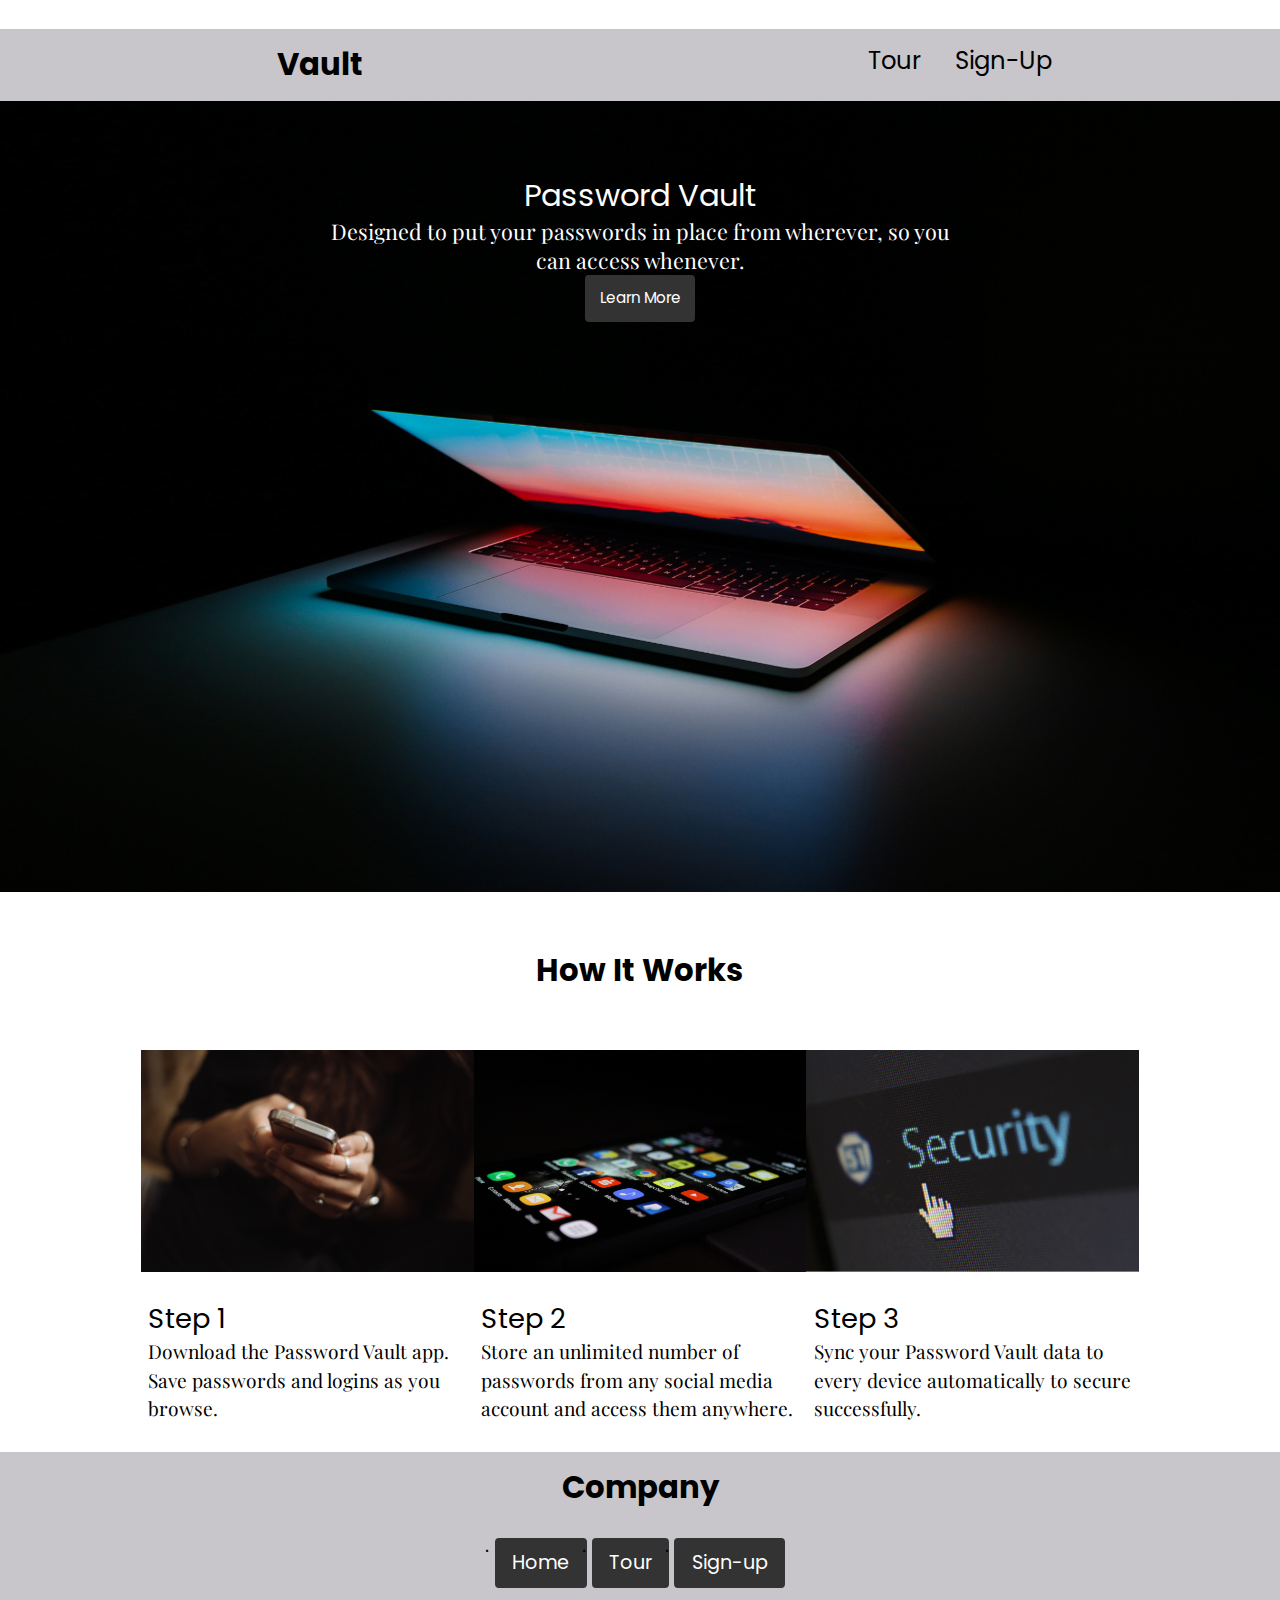
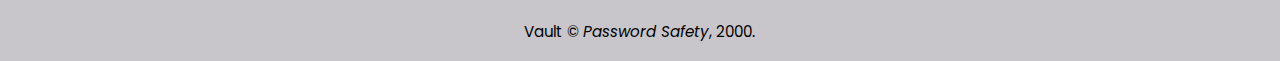
==== commit 20a19071: "Add btn in index.html file" ====
--- a/index.html
+++ b/index.html
@@ -40,11 +40,12 @@
         <div class="banner-content text-center max-length wrapper">
           <h2 class="not-bold push-0 ">Password Vault</h2>
           <p class="mega push-0 max-length">Designed to put your passwords in place from wherever, so you can access whenever.</p>
+          <a class="btn micro" href="tour.html">Learn More</a>
         </div>
       </div>
     </section>
-    <section class="wrapper gutter-1-2">
-      <h2 class="text-center push">How It Works</h2>
+    <section class="wrapper">
+      <h2 class="text-center push island">How It Works</h2>
       <div>
         <ul class="grid list-group">
           <li class="unit xs-1 s-1 m-1-2 l-1-3">
--- a/css/main.css
+++ b/css/main.css
@@ -18,6 +18,7 @@
 
 a:hover {
   color: #fff;
+  transition: all .4s linear;
 }
 
 .name:hover {
@@ -36,7 +37,7 @@
 
 .designed-content {
   position: absolute;
-  top: 5%;
+  top: 2%;
   left: 50%;
   transform: translateX(-50%);
 }
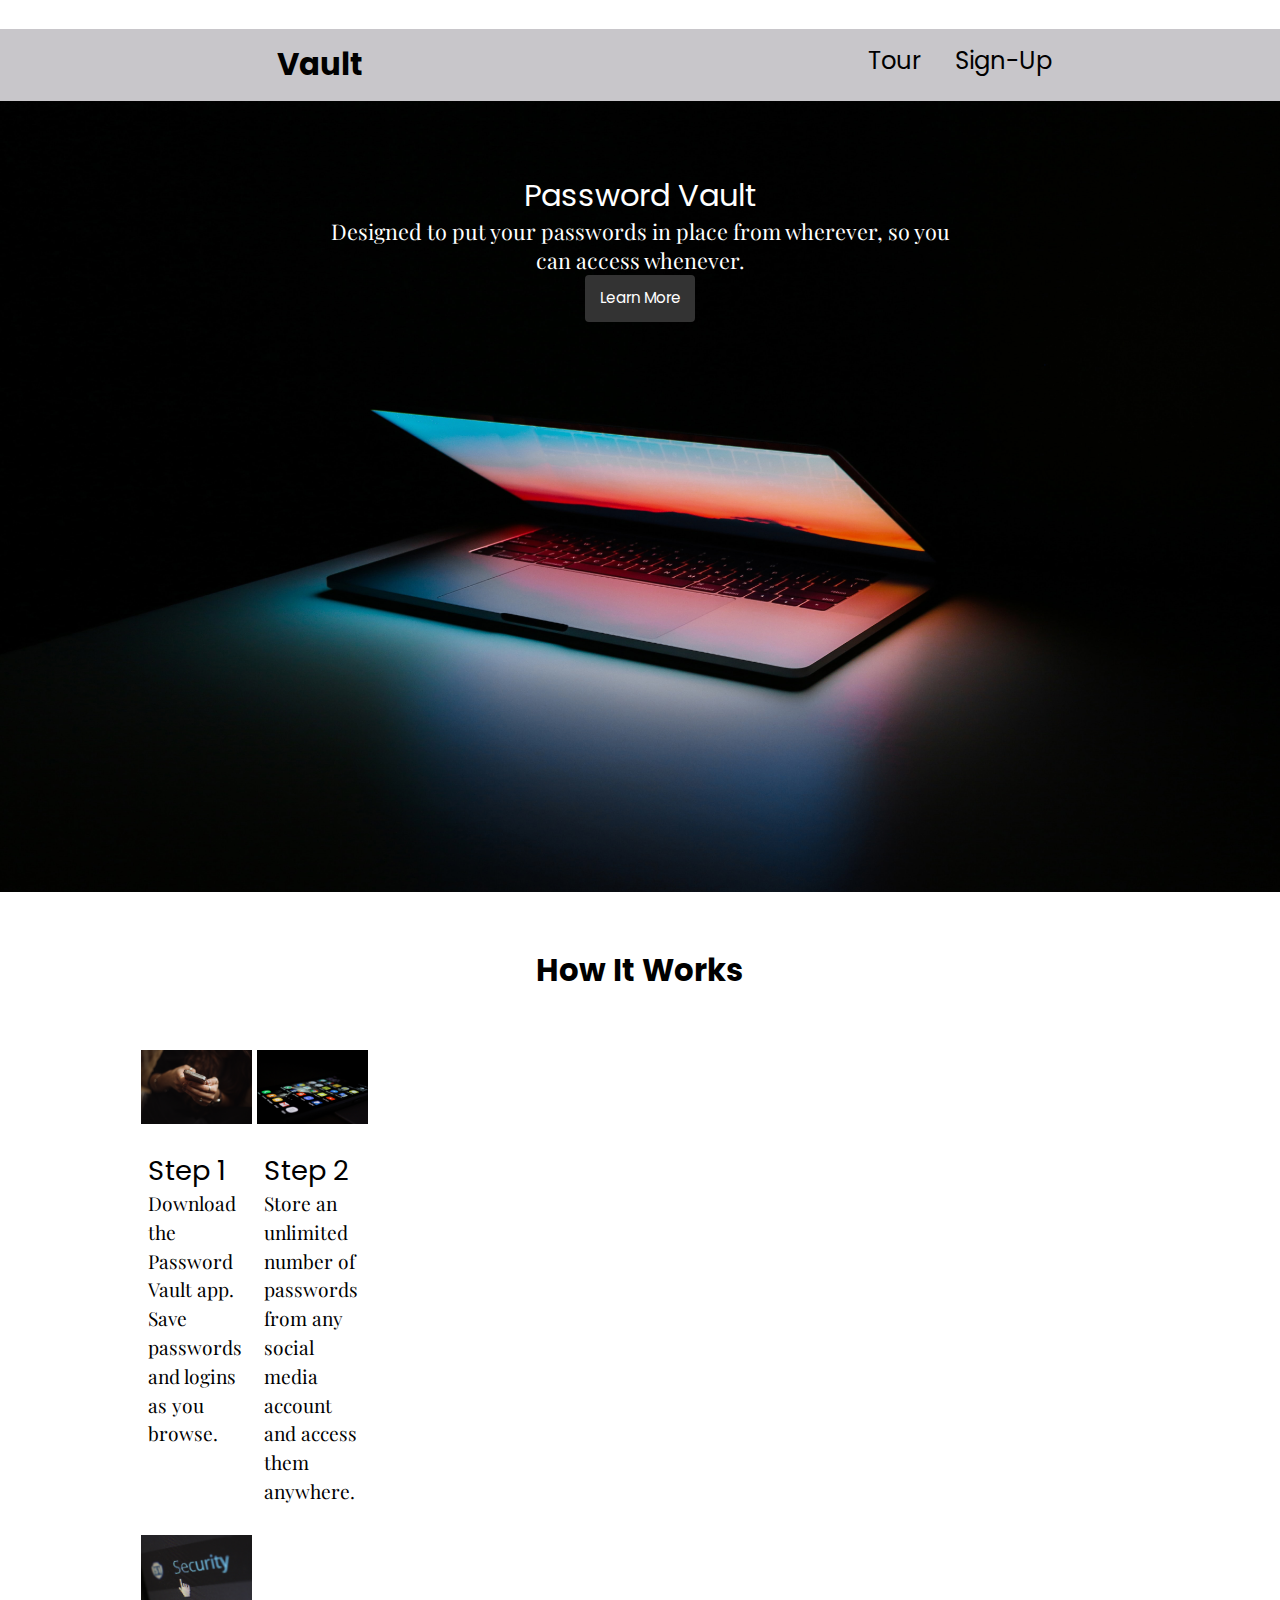
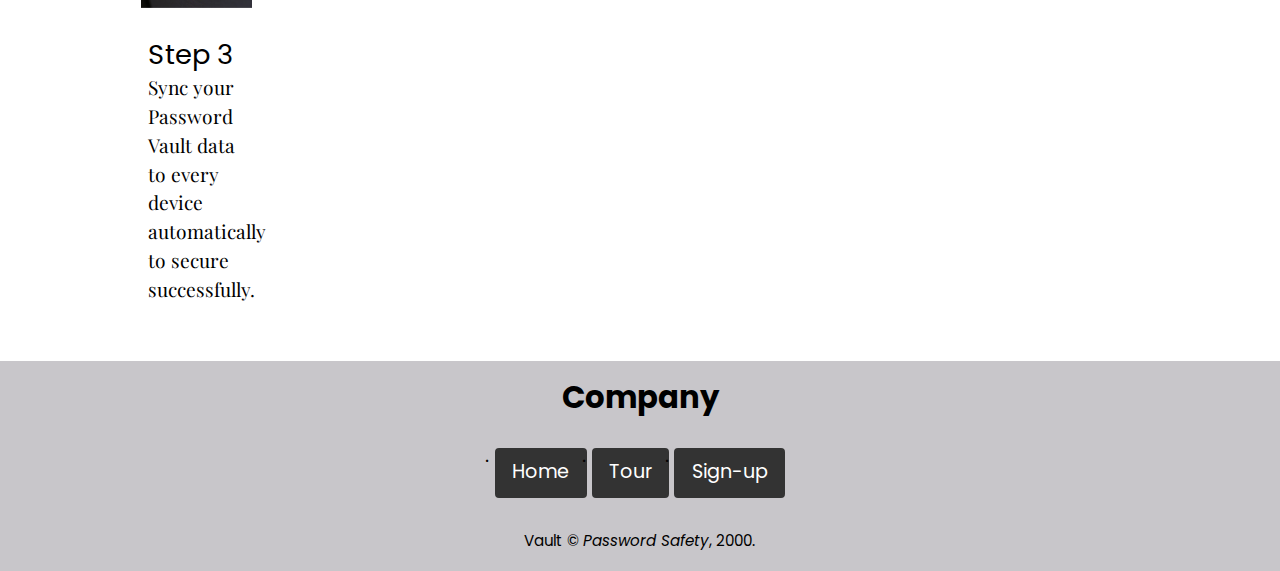
==== commit 098f8f13: "Fix the grid and units in index.html file" ====
--- a/index.html
+++ b/index.html
@@ -46,8 +46,8 @@
     </section>
     <section class="wrapper">
       <h2 class="text-center push island">How It Works</h2>
-      <div>
-        <ul class="grid list-group">
+      <div class="grid">
+        <ul class="unit xs-1 s-1 m-1-2 l-1-3 list-group">
           <li class="unit xs-1 s-1 m-1-2 l-1-3">
             <img class="img-flex push" src="images/hold-phone.jpg" alt="">
             <div class="gutter-1-4">
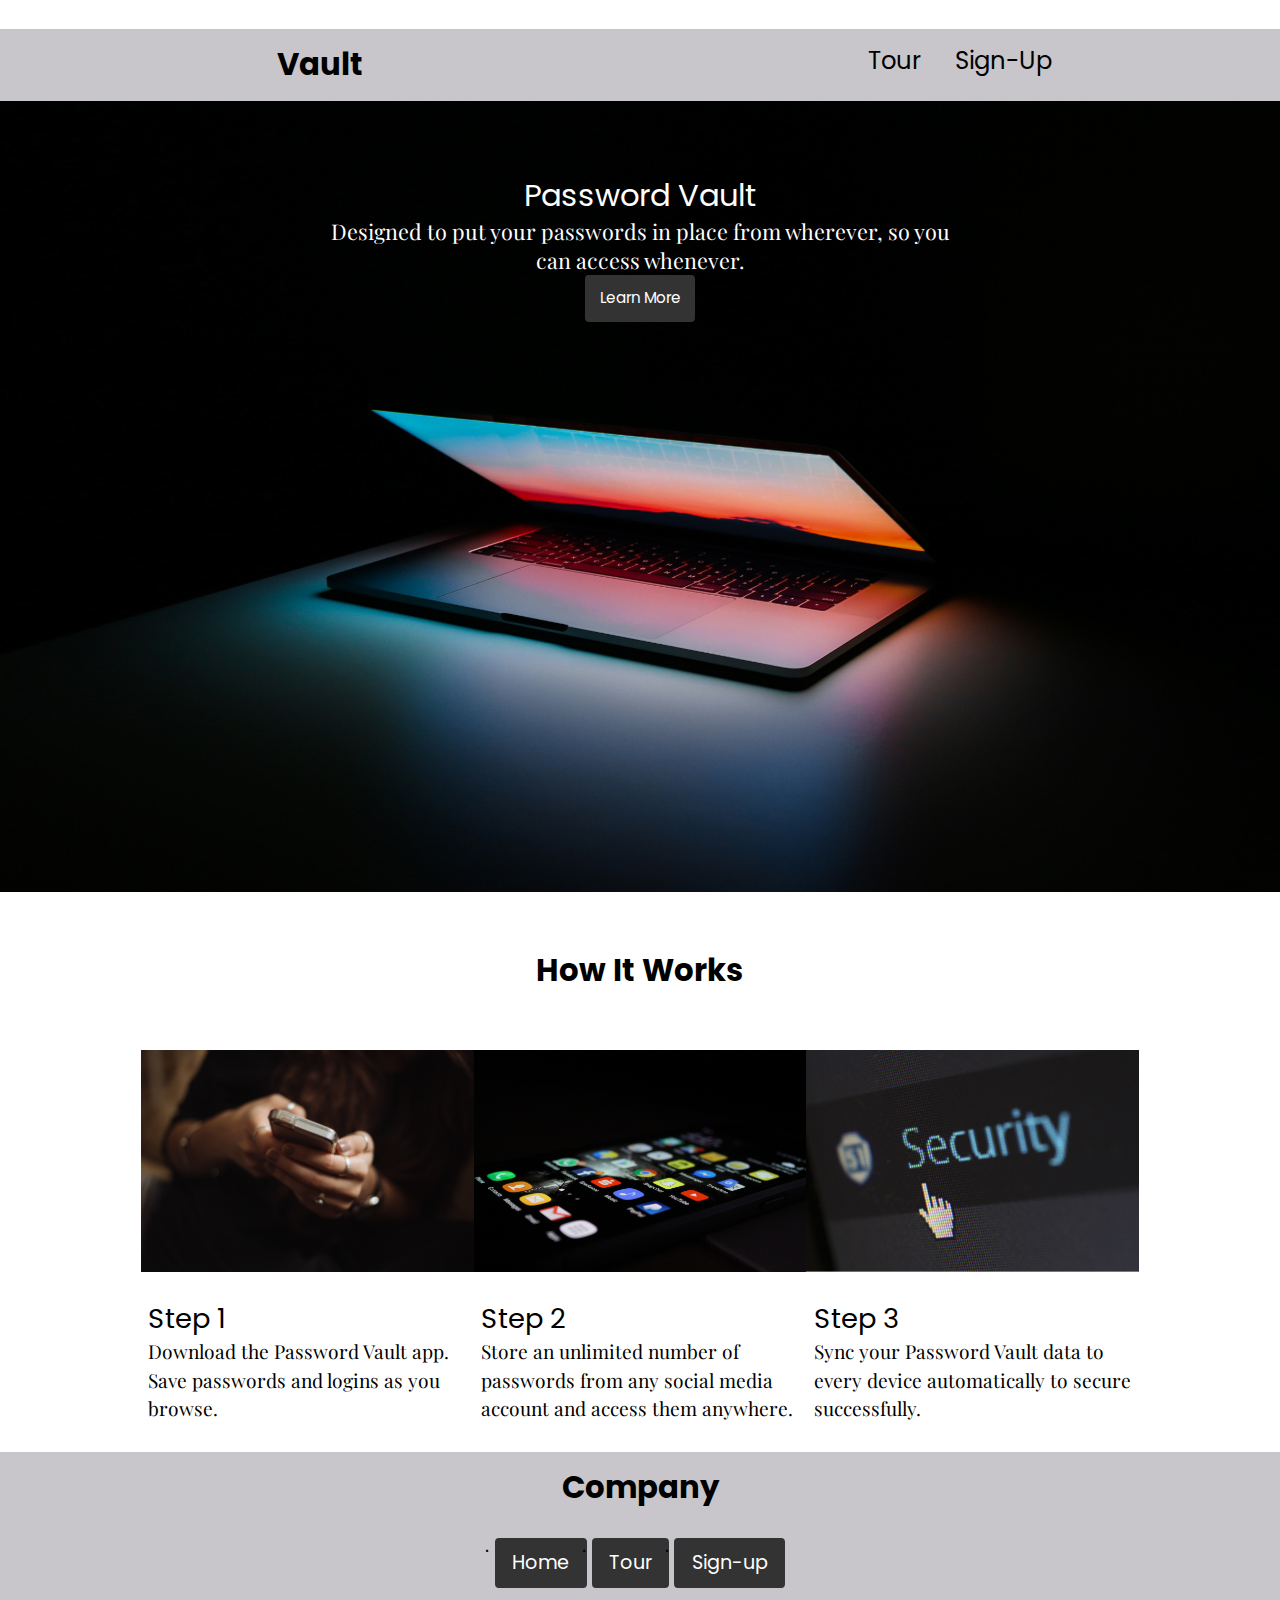
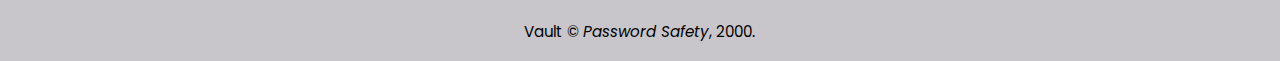
==== commit a2a22b50: "Fix the grid in index.html" ====
--- a/index.html
+++ b/index.html
@@ -46,8 +46,8 @@
     </section>
     <section class="wrapper">
       <h2 class="text-center push island">How It Works</h2>
-      <div class="grid">
-        <ul class="unit xs-1 s-1 m-1-2 l-1-3 list-group">
+      <div>
+        <ul class="grid list-group">
           <li class="unit xs-1 s-1 m-1-2 l-1-3">
             <img class="img-flex push" src="images/hold-phone.jpg" alt="">
             <div class="gutter-1-4">
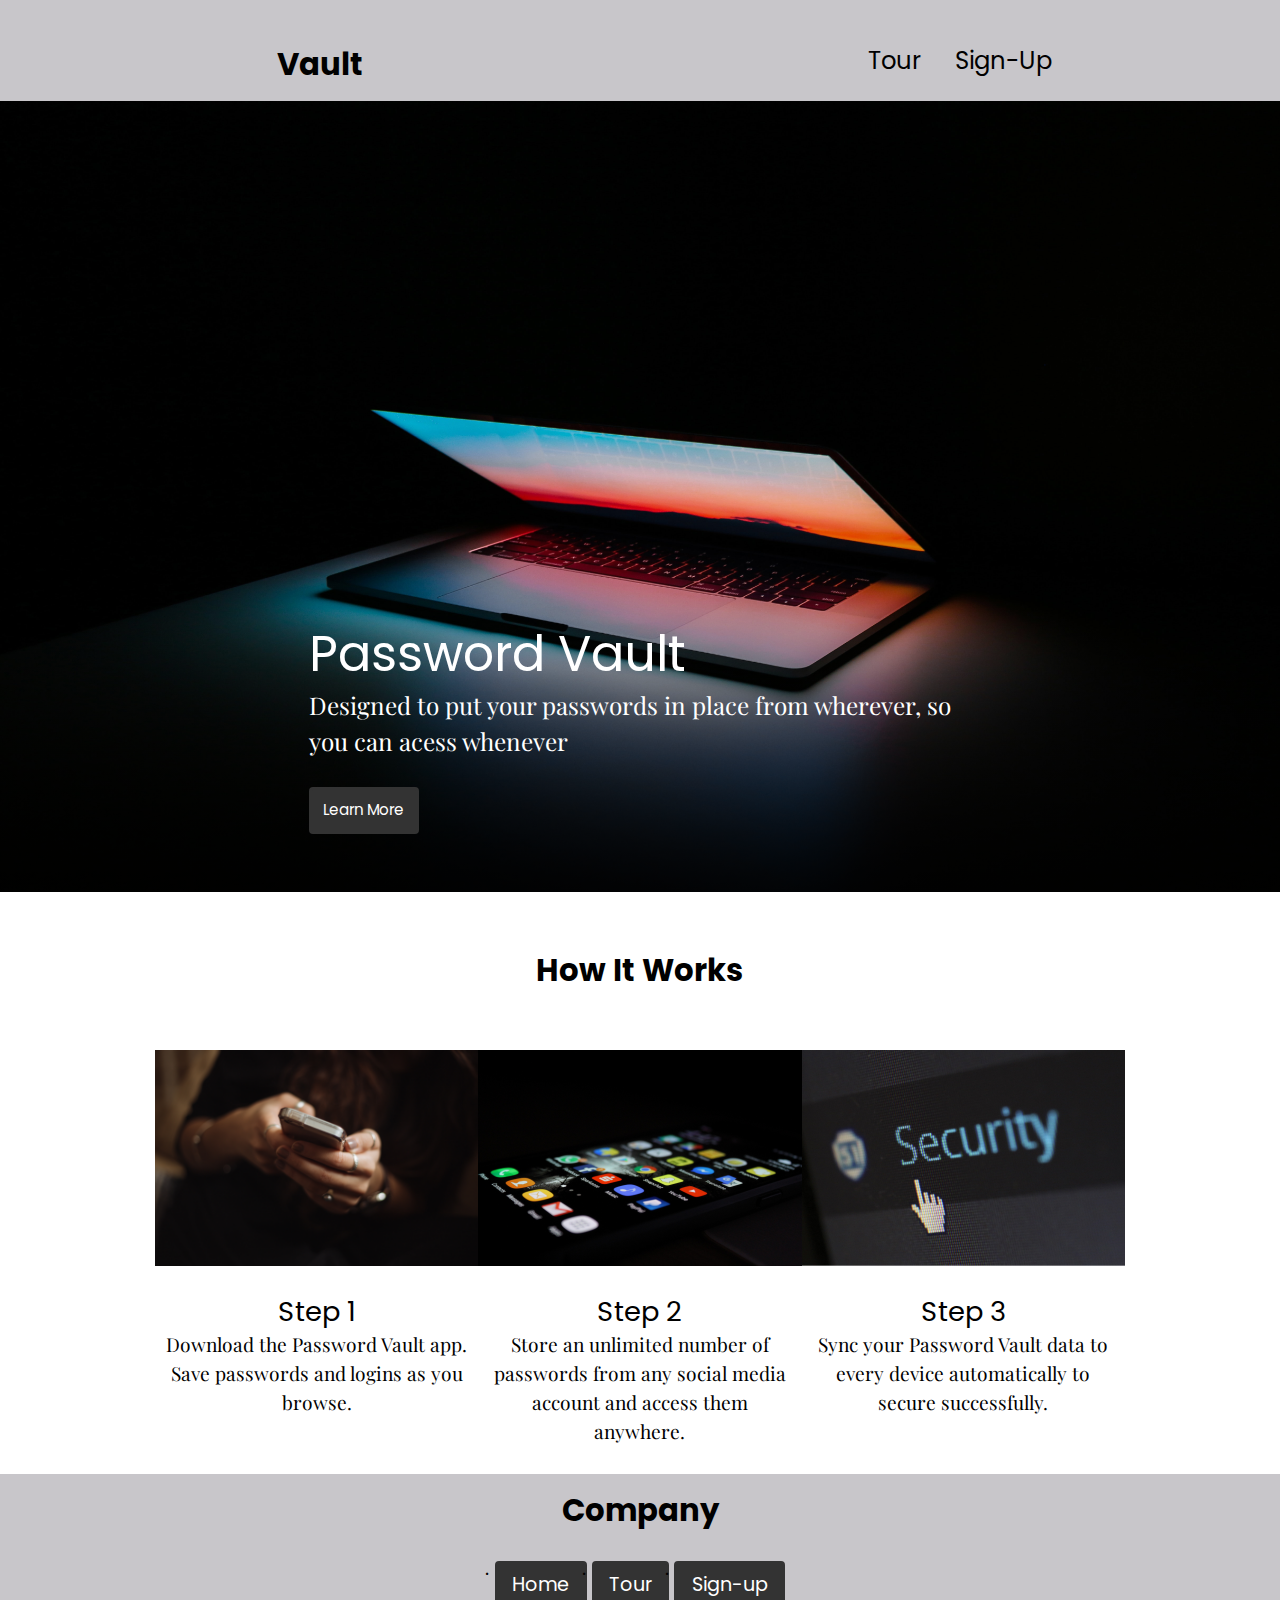
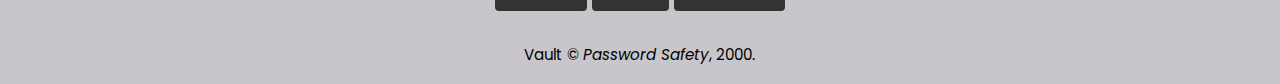
==== commit 4f355bbd: "Fix the padding in tour.html file" ====
--- a/index.html
+++ b/index.html
@@ -11,10 +11,12 @@
   <link href="https://fonts.googleapis.com/css2?family=Playfair+Display&family=Poppins:wght@300;700&display=swap" rel="stylesheet">
 </head>
 <body>
-  <ul class="skip-links">
+
+  <ul class="skip-links top">
     <li><a href="#main">Jump to main content</a></li>
     <li><a href="#nav">Jump to navigation</a></li>
   </ul>
+
   <header role="banner" class="head text-center">
     <div class="grid">
       <div class="unit xs-1 s-1 m-1-2 l-1-2">
@@ -32,20 +34,20 @@
   </header>
 
   <main role="main" id="main" tabindex="0">
-    <section class="designed push">
+    <section class="banner push">
       <div class="embed embed-golden">
         <img class="embed-item" src="images/laptop.jpg" alt="">
       </div>
-      <div class="designed-content pad-t-2 pad-b-2">
-        <div class="banner-content text-center max-length wrapper">
-          <h2 class="not-bold push-0 ">Password Vault</h2>
-          <p class="mega push-0 max-length">Designed to put your passwords in place from wherever, so you can access whenever.</p>
+      <div class="banner-content pad-t-2 pad-b-2">
+        <div class="gutter-1-2 wrapper max-length">
+          <h2 class="not-bold nina push-0 ">Password Vault</h2>
+          <p class="giga push-b">Designed to put your passwords in place from wherever, so you can acess whenever</p>
           <a class="btn micro" href="tour.html">Learn More</a>
         </div>
       </div>
     </section>
-    <section class="wrapper">
-      <h2 class="text-center push island">How It Works</h2>
+    <section class="text-center wrapper gutter-1-2">
+      <h2 class="push island">How It Works</h2>
       <div>
         <ul class="grid list-group">
           <li class="unit xs-1 s-1 m-1-2 l-1-3">
@@ -75,7 +77,7 @@
   </main>
 
   <footer class="footer pad-t-1-2 pad-b-1-2" role="contentinfo" tabindex="0">
-    <nav class="links">
+    <nav class="links text-center">
       <h2 class="text-center">Company</h2>
       <ul class="text-center">
         <li><a class="btn" href="index.html">Home</a></li>
--- a/css/main.css
+++ b/css/main.css
@@ -2,6 +2,7 @@
   font-family: Poppins, sans-serif;
 }
 
+.top,
 header {
   background-color: #c8c6ca;
   color: #000;
@@ -30,16 +31,9 @@
   display: inline-block;
 }
 
-.designed {
+.banner {
   position: relative;
   color: #fff;
-}
-
-.designed-content {
-  position: absolute;
-  top: 2%;
-  left: 50%;
-  transform: translateX(-50%);
 }
 
 p {
@@ -70,3 +64,30 @@
   background-color: #c8c6ca;
   color: #000;
 }
+
+.skip-links a {
+  position: absolute;
+  top: -3em;
+}
+
+.skip-links a:focus {
+  top: 0;
+}
+
+.banner-content {
+  background-color: #646269;
+  color: #fff;
+}
+
+@media only screen and (min-width: 35em) {
+
+  .banner-content {
+    bottom: 0;
+    position: absolute;
+    width: 100%;
+
+    background-color: transparent;
+    background-image: linear-gradient(to bottom, rgba(0, 0, 0, 0), rgba(0, 0, 0, .8));
+  }
+
+}
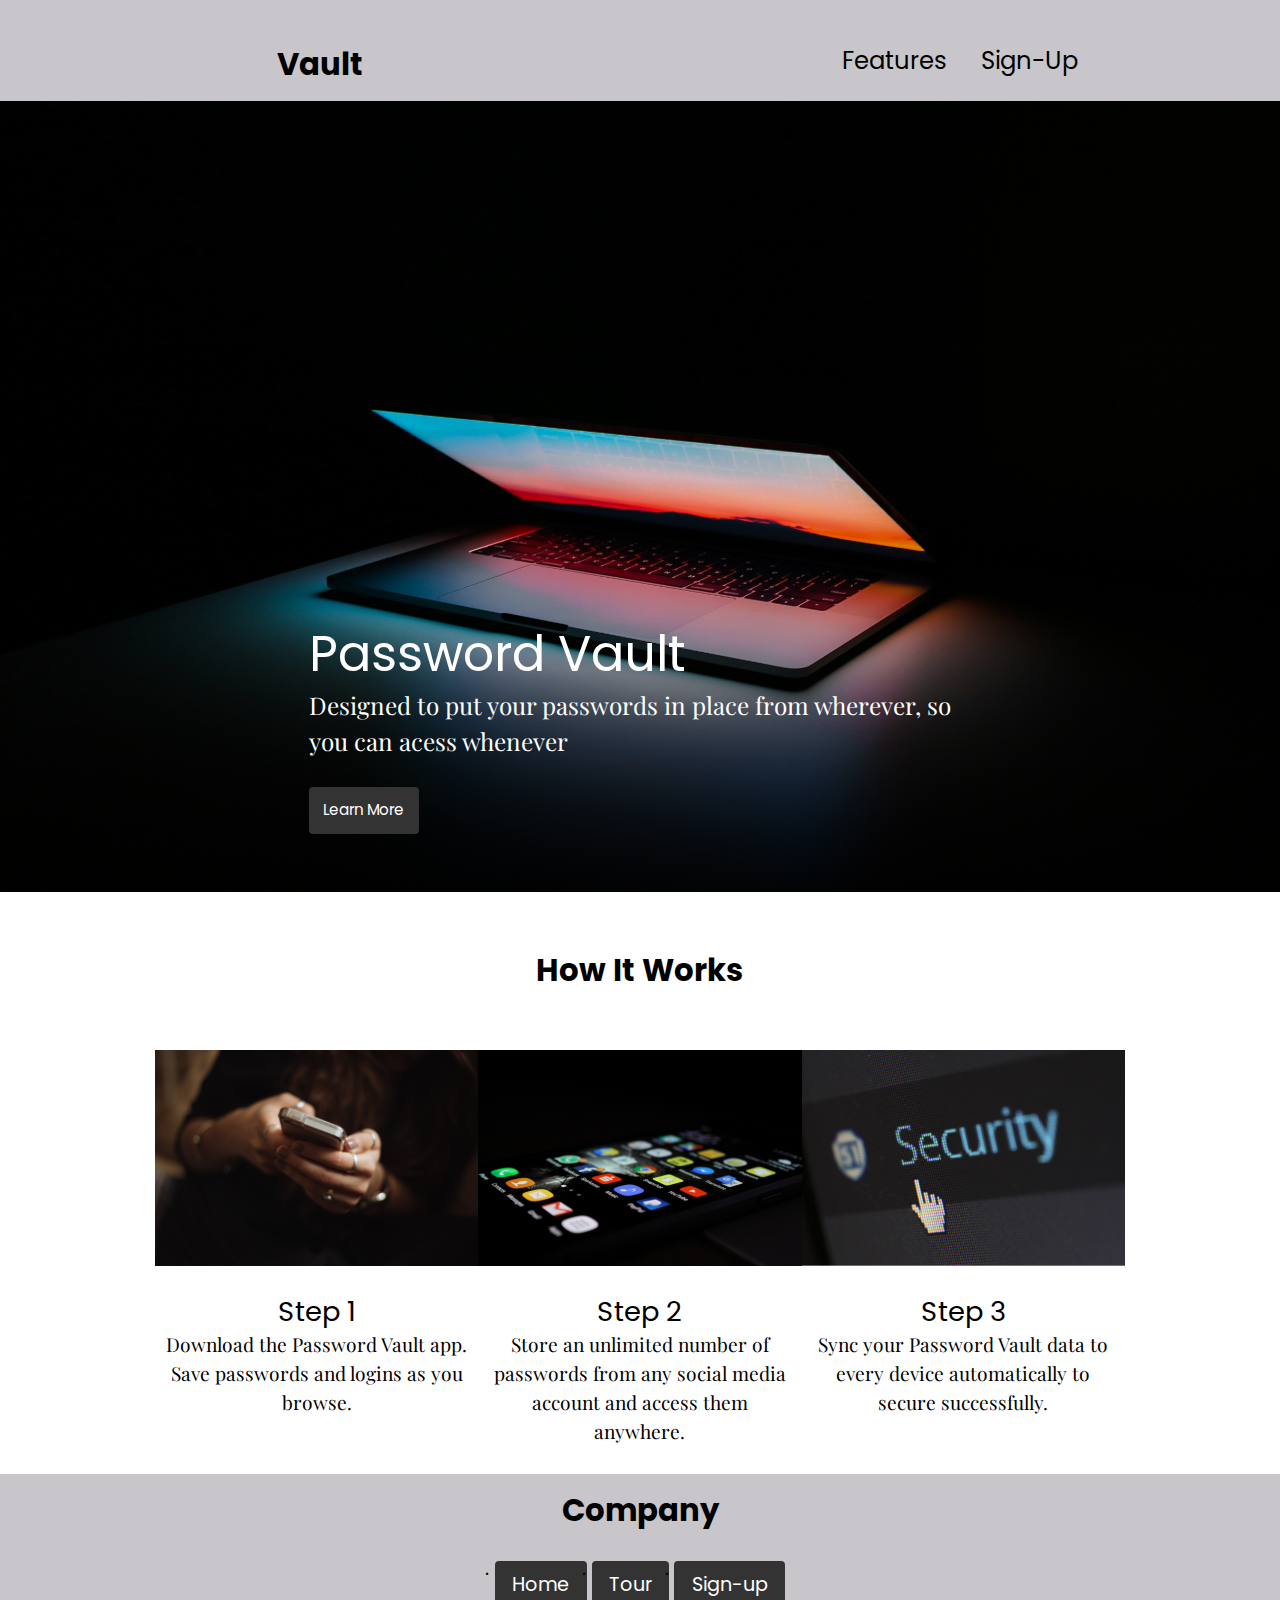
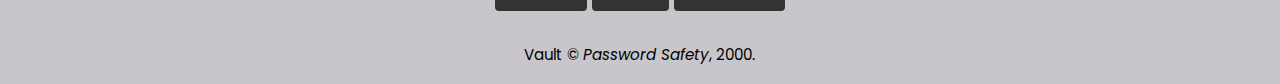
==== commit 7feb0c90: "Change the navigation link name in all html files" ====
--- a/index.html
+++ b/index.html
@@ -25,7 +25,7 @@
       <div class="unit xs-1 s-1 m-1-2 l-1-2 grid-middle">
         <nav role="navigation" id="nav" tabindex="0">
           <ol class="giga push-0 list-group-inline">
-            <li class="gutter-1-2 pad-t-1-2 pad-b-1-2"><a href="tour.html">Tour</a></li>
+            <li class="gutter-1-2 pad-t-1-2 pad-b-1-2"><a href="tour.html">Features</a></li>
             <li class="gutter-1-2 pad-t-1-2 pad-b-1-2"><a href="sign-up.html">Sign-Up</a></li>
           </ol>
         </nav>
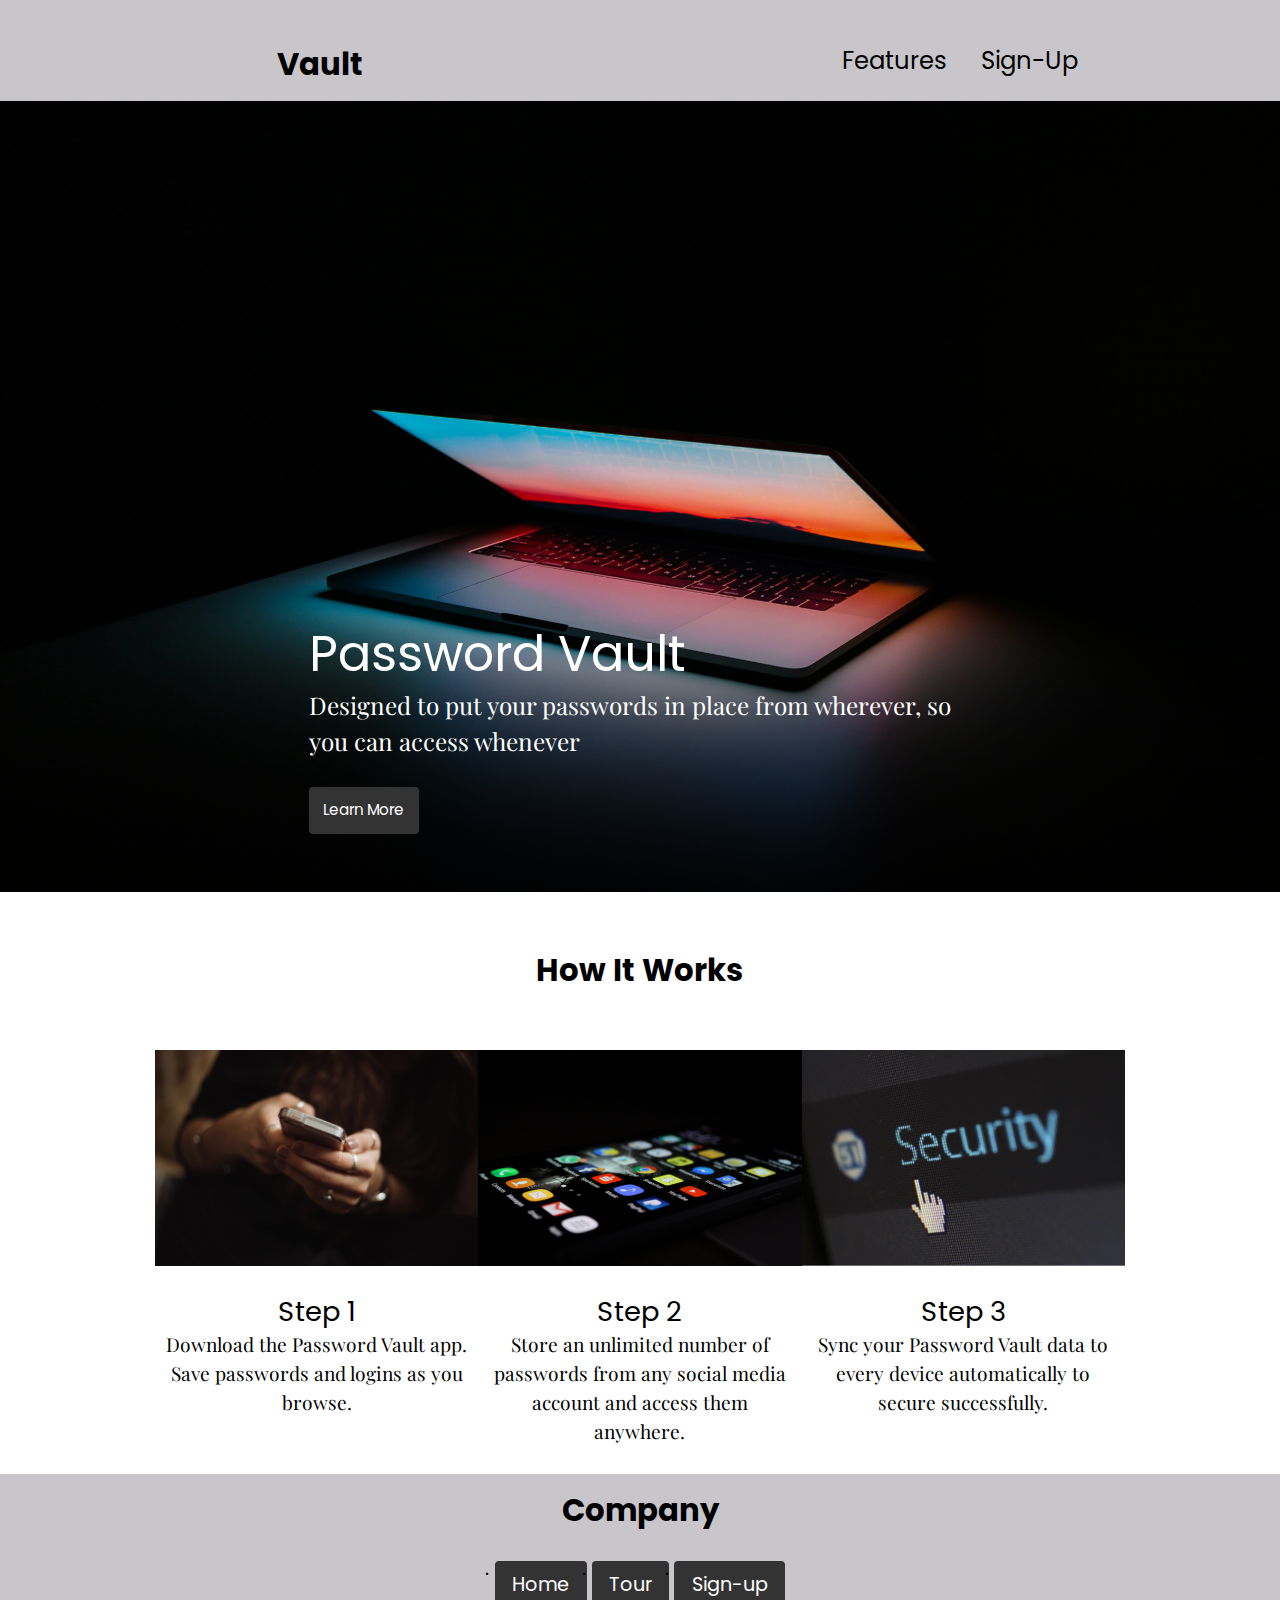
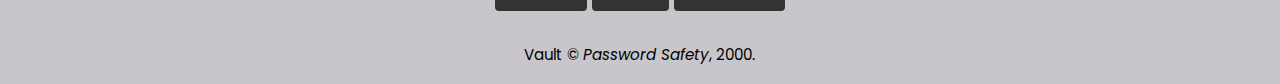
==== commit 97666578: "Correct a grammar mistake in index.html file" ====
--- a/index.html
+++ b/index.html
@@ -36,12 +36,12 @@
   <main role="main" id="main" tabindex="0">
     <section class="banner push">
       <div class="embed embed-golden">
-        <img class="embed-item" src="images/laptop.jpg" alt="">
+        <img class="embed-item" src="images/laptop.jpg" alt="" aria-details="password-vault">
       </div>
-      <div class="banner-content pad-t-2 pad-b-2">
+      <div class="banner-content pad-t-2 pad-b-2" id="password-vault">
         <div class="gutter-1-2 wrapper max-length">
           <h2 class="not-bold nina push-0 ">Password Vault</h2>
-          <p class="giga push-b">Designed to put your passwords in place from wherever, so you can acess whenever</p>
+          <p class="giga push-b">Designed to put your passwords in place from wherever, so you can access whenever</p>
           <a class="btn micro" href="tour.html">Learn More</a>
         </div>
       </div>
@@ -51,22 +51,22 @@
       <div>
         <ul class="grid list-group">
           <li class="unit xs-1 s-1 m-1-2 l-1-3">
-            <img class="img-flex push" src="images/hold-phone.jpg" alt="">
-            <div class="gutter-1-4">
+            <img class="img-flex push" src="images/hold-phone.jpg" alt="" aria-details="step-one">
+            <div class="gutter-1-4" id="step-one">
               <h3 class="tera push-0 not-bold">Step 1</h3>
               <p>Download the Password Vault app. Save passwords and logins as you browse.</p>
             </div>
           </li>
           <li class="unit xs-1 s-1 m-1-2 l-1-3">
-            <img class="img-flex push" src="images/socials.jpg" alt="">
+            <img class="img-flex push" src="images/socials.jpg" alt="" aria-details="step-two">
             <div class="gutter-1-4">
-              <h3 class="tera push-0 not-bold">Step 2</h3>
+              <h3 class="tera push-0 not-bold" id="step-two">Step 2</h3>
               <p>Store an unlimited number of passwords from any social media account and access them anywhere.</p>
             </div>
           </li>
           <li class="unit xs-1 s-1 m-1-2 l-1-3">
-            <img class="img-flex push" src="images/secure.jpg" alt="">
-            <div class="gutter-1-4">
+            <img class="img-flex push" src="images/secure.jpg" alt="" aria-details="step-three">
+            <div class="gutter-1-4" id="step-three">
               <h3 class="tera push-0 not-bold">Step 3</h3>
               <p>Sync your Password Vault data to every device automatically to secure successfully.</p>
             </div>
--- a/css/main.css
+++ b/css/main.css
@@ -41,7 +41,7 @@
 }
 
 tbody tr:nth-child(odd) {
-  background-color: #e2e2e2;
+  background-color: #d9d6dd;
 }
 
 .people {
